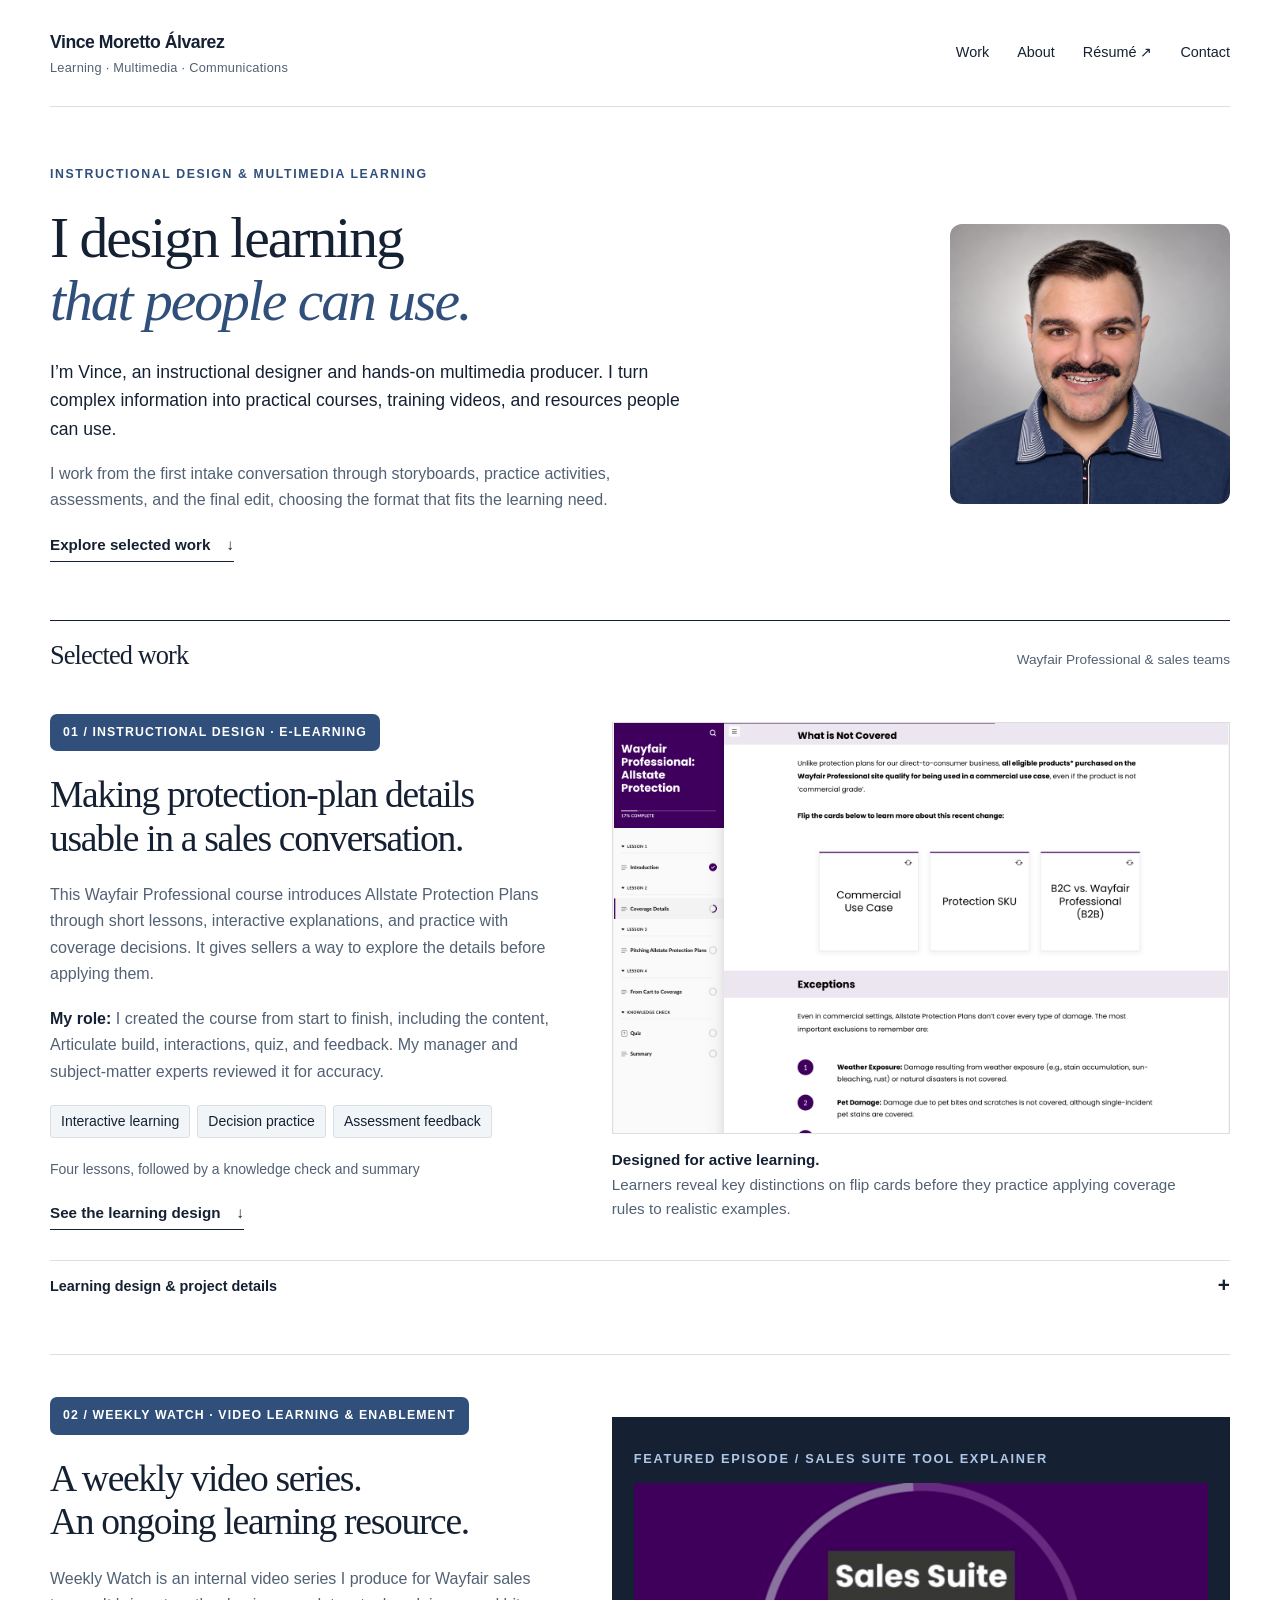
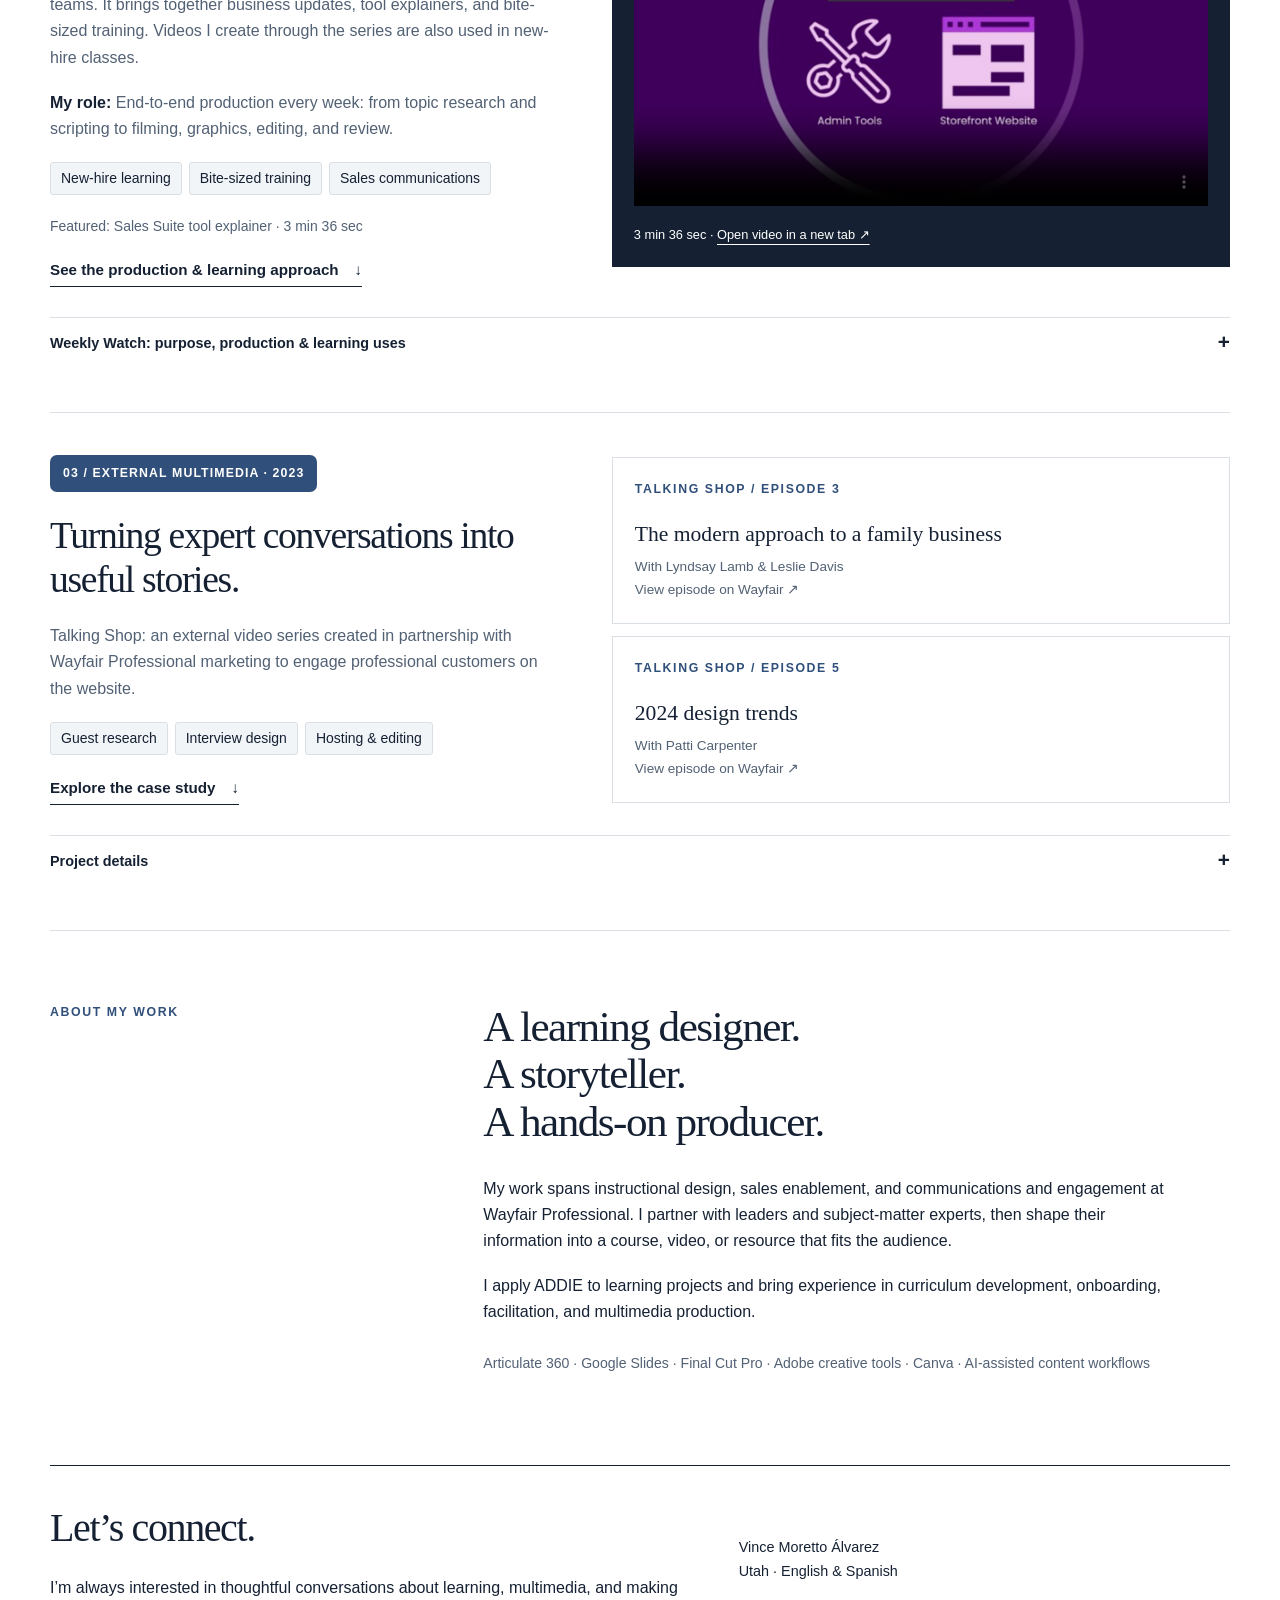
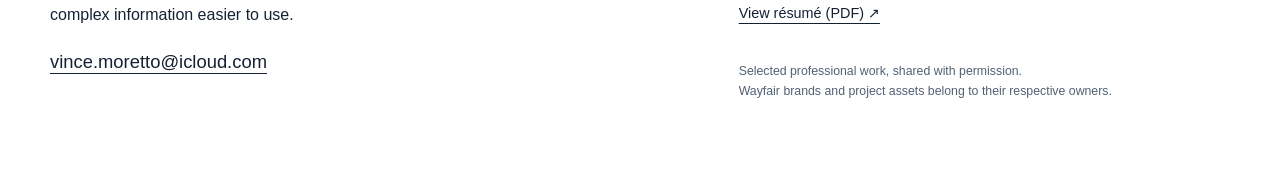
==== index.html @ af1f6928 "Add files via upload" ====
<!doctype html>
<html lang="en">
<head>
<meta charset="utf-8"><meta name="viewport" content="width=device-width,initial-scale=1">
<title>Vince Moretto Álvarez | Learning & Multimedia Portfolio</title>
<meta name="description" content="Selected instructional design, video production, and communications work by Vince Moretto Álvarez. Explore real projects, the process behind them, and Vince’s contributions.">
<link rel="icon" type="image/png" sizes="64x64" href="favicon.png">
<link rel="stylesheet" href="style.css">
</head>
<body>
<a class="skip" href="#work">Skip to selected work</a>
<header class="wrap"><a class="identity" href="#top">Vince Moretto Álvarez<span>Learning · Multimedia · Communications</span></a><nav aria-label="Main navigation"><a href="#work">Work</a><a href="#about">About</a><a href="assets/vince-moretto-alvarez-resume-linked.pdf" target="_blank" rel="noopener">Résumé ↗</a><a href="mailto:vince.moretto@icloud.com">Contact</a></nav></header>
<main id="top">
<section class="hero wrap" aria-labelledby="intro"><div class="hero-main"><p class="eyebrow">Instructional design & multimedia learning</p><h1 id="intro">I design learning<br><em>that people can use.</em></h1><div class="hero-copy"><p>I’m Vince, an instructional designer and hands-on multimedia producer. I turn complex information into practical courses, training videos, and resources people can use.</p><p class="muted">I work from the first intake conversation through storyboards, practice activities, assessments, and the final edit, choosing the format that fits the learning need.</p><a class="text-link" href="#work">Explore selected work <span aria-hidden="true">↓</span></a></div></div><img class="headshot" src="assets/vince-headshot.png" alt="Vince Moretto Álvarez" width="1254" height="1254"></section>
<section id="work" class="wrap work" aria-labelledby="work-title"><div class="section-heading"><h2 id="work-title">Selected work</h2><span>Wayfair Professional & sales teams</span></div>
<article id="learning" class="project">
<div class="project-preview">
<div class="project-copy">
<p class="eyebrow">01 / Instructional design · E-learning</p>
<h3>Making protection-plan details usable in a sales conversation.</h3>
<p>This Wayfair Professional course introduces Allstate Protection Plans through short lessons, interactive explanations, and practice with coverage decisions. It gives sellers a way to explore the details before applying them.</p>
<p class="ownership"><strong>My role:</strong> I created the course from start to finish, including the content, Articulate build, interactions, quiz, and feedback. My manager and subject-matter experts reviewed it for accuracy.</p>
<div class="tags"><span>Interactive learning</span><span>Decision practice</span><span>Assessment feedback</span></div>
<p class="scope">Four lessons, followed by a knowledge check and summary</p>
<a class="text-link case-link" href="#learning-details">See the learning design <span aria-hidden="true">↓</span></a>
</div>
<figure class="featured-learning">
<a class="slide" href="assets/allstate-flip-cards.png" target="_blank" rel="noopener" aria-label="View the protection-plan flip cards screenshot"><img src="assets/allstate-flip-cards.png" alt="Three interactive flip cards introduce commercial use, protection-plan purchase, and B2B differences." width="3104" height="2076"></a>
<figcaption><strong>Designed for active learning.</strong> Learners reveal key distinctions on flip cards before they practice applying coverage rules to realistic examples.</figcaption>
</figure>
</div>
<details id="learning-details" class="case">
<summary>Learning design & project details <span aria-hidden="true">+</span></summary>
<div class="case-body">
<div class="case-lead"><p class="eyebrow">Wayfair Professional: Allstate Protection</p><h4>Explain the coverage.<br>Apply the distinctions.</h4><p>Protection-plan details include eligibility, exclusions, resolutions, and the steps from cart to coverage. This course organizes those details into four lessons, then gives sellers opportunities to explore examples and test what they understand.</p></div>
<div class="case-grid">
<section><h5>From brief to finished course</h5><p>I shaped the source information into a clear lesson sequence, wrote and built the course in Articulate, and designed the interactions and assessment. My manager and subject-matter experts reviewed the work for accuracy.</p></section>
<section><h5>Practice & feedback</h5><p>Flip cards and expandable examples let learners investigate specific rules. A sorting activity asks them to classify coverage situations. A five-question quiz provides answer-specific feedback.</p></section>
</div>
<div class="learning-sequence" aria-labelledby="sequence-title">
<div class="sequence-heading"><p class="eyebrow">Inside the course</p><h4 id="sequence-title">Orient → explore → apply</h4><p>These selected screens show the learning flow. The screenshots are static; select one to see the full capture.</p></div>
<figure class="learning-step">
<figcaption><span class="step-number">01 / Orient</span><h5>Give sellers a clear starting point.</h5><p>The opening introduces the plan and its customer value before moving into policy details. The lesson navigation makes the course structure visible.</p></figcaption>
<a class="slide" href="assets/allstate-introduction.png" target="_blank" rel="noopener" aria-label="View the Allstate course introduction screenshot"><img loading="lazy" src="assets/allstate-introduction.png" alt="Course opening for Wayfair Professional Allstate Protection Plans, with a start button and introductory copy." width="3136" height="2018"></a>
</figure>
<figure class="learning-step">
<figcaption><span class="step-number">02 / Explore</span><h5>Put exceptions where learners can find them.</h5><p>Expandable categories let sellers examine ineligible items without burying the main coverage rules in a long list.</p></figcaption>
<a class="slide" href="assets/allstate-exclusions-accordion.png" target="_blank" rel="noopener" aria-label="View the expanded exclusions list screenshot"><img loading="lazy" src="assets/allstate-exclusions-accordion.png" alt="Expandable categories show examples of items that are not eligible for a protection plan." width="3104" height="2076"></a>
</figure>
<figure class="learning-step">
<figcaption><span class="step-number">03 / Apply</span><h5>Classify a realistic coverage example.</h5><p>In the sorting activity, learners decide whether a situation is covered or not covered. The visible examples distinguish an accidental spill from damage caused by prolonged exposure.</p></figcaption>
<a class="slide" href="assets/allstate-sort-practice.png" target="_blank" rel="noopener" aria-label="View the coverage sorting activity screenshot"><img loading="lazy" src="assets/allstate-sort-practice.png" alt="A draggable example is sorted into covered and not-covered categories in the course." width="3104" height="2076"></a>
</figure>
</div>
<div class="case-grid">
<section><h5>Why the interactions matter</h5><p>The flip cards and expandable lists let learners examine exceptions without turning every screen into a long block of policy text. The sorting task changes the mode from reading to making a coverage decision.</p></section>
<section><h5>Assessment</h5><p>The course ends with a five-question knowledge check. The provided screens show both correct and incorrect responses followed by an explanation, so the feedback reinforces the underlying rule.</p></section>
</div>
</div></details></article>

<article id="video" class="project">
<div class="project-preview">
<div class="project-copy">
<p class="eyebrow">02 / Weekly Watch · Video learning & enablement</p>
<h3>A weekly video series.<br>An ongoing learning resource.</h3>
<p>Weekly Watch is an internal video series I produce for Wayfair sales teams. It brings together business updates, tool explainers, and bite-sized training. Videos I create through the series are also used in new-hire classes.</p>
<p class="ownership"><strong>My role:</strong> End-to-end production every week: from topic research and scripting to filming, graphics, editing, and review.</p>
<div class="tags"><span>New-hire learning</span><span>Bite-sized training</span><span>Sales communications</span></div>
<p class="scope">Featured: Sales Suite tool explainer · 3 min 36 sec</p>
<a class="text-link case-link" href="#video-details">See the production & learning approach <span aria-hidden="true">↓</span></a>
</div>
<div class="video-shell"><p class="eyebrow">Featured episode / Sales Suite tool explainer</p><video class="video-frame" controls playsinline preload="metadata" poster="assets/weekly-watch-2026-poster.jpg" aria-label="Weekly Watch: Sales Suite tool explainer"><source src="assets/weekly-watch-2026-demo.mp4" type="video/mp4">Your browser does not support embedded video. <a href="assets/weekly-watch-2026-demo.mp4">Open the video</a>.</video><p>3 min 36 sec · <a href="assets/weekly-watch-2026-demo.mp4" target="_blank" rel="noopener">Open video in a new tab ↗</a></p></div>
</div>
<details id="video-details" class="case"><summary>Weekly Watch: purpose, production & learning uses <span aria-hidden="true">+</span></summary>
<div class="case-body">
<div class="case-lead"><p class="eyebrow">More than a weekly update</p><h4>One producer, from the brief to the final cut.</h4><p>I handle the research, writing, hosting, filming, graphics, and editing for Weekly Watch. Each week, I translate information from across the business into a video sales teams can understand and use. My team, manager, and subject-matter experts partner with me on approvals and accuracy.</p></div>
<div class="use-cases" aria-label="How Weekly Watch supports sales teams">
<section><h5>Keep teams informed</h5><p>Explain business and tool changes in plain language, with a clear connection to employees’ day-to-day work.</p></section>
<section><h5>Support new-hire classes</h5><p>Videos from the series are used in new-hire classes, extending their use beyond the original weekly release.</p></section>
<section><h5>Meet bite-sized training needs</h5><p>Use short, focused videos to explain a tool, process, or immediate learning need.</p></section>
</div>
<h5 class="workflow-title">What I do each week</h5>
<ol class="production-workflow">
<li><h5>Research & shape the topic</h5><p>I bring ideas to my immediate team or respond to a need from my manager. I collect source material from marketing, tools, or operations teams and identify what the audience needs to understand.</p></li>
<li><h5>Write & plan the visuals</h5><p>I turn complex information or a brief into a straightforward script, choosing where graphics and attention resets will support the explanation. My team, manager, and SMEs or requestors approve the script.</p></li>
<li><h5>Film & create graphics</h5><p>I handle on-camera delivery and filming, and create the visual assets in Adobe tools or Canva. I bring together the spoken explanation and the graphics that support it.</p></li>
<li><h5>Edit & review</h5><p>I assemble the footage and graphics in Final Cut Pro and shape the pacing of the finished video. My team and subject-matter experts review the final cut for accuracy.</p></li>
</ol>
<div class="case-grid">
<section><h5>The featured episode</h5><p>This episode introduces Sales Suite, showing how admin tools and the storefront come together in a seller’s workflow. Interface examples, explanatory graphics, and a rollout overview help make the tool change concrete.</p></section>
<section><h5>Why this sample</h5><p>The episode shows how I turn a tool update into bite-sized training. I pair on-camera explanation with interface examples and custom graphics to show what is changing, why it matters, and what sellers should expect.</p></section>
</div>
<p class="evidence-note">This is an original work sample. Product details, processes, dates, and incentives reflect the episode at the time of production.</p>
<aside class="supporting"><p class="eyebrow">Additional training sample / 2023 · Separate from Weekly Watch</p><h5>New Quote Tools: Share a Quote & View a Quote</h5><p>A complementary example of procedural instruction. I scripted, filmed, edited, and created graphics for this training video, which was shared with all Wayfair sales teams. It demonstrates specific tasks and uses chapters so learners can revisit individual features.</p><a class="text-link" href="https://www.youtube.com/watch?v=RInPn_Rnrm0" target="_blank" rel="noopener">Watch the training explainer · 6 min 37 sec ↗</a><p class="evidence-note">Historical work sample. The interface and processes shown reflect the training at the time of production.</p></aside>
</div></details></article>
<article id="talking-shop" class="project"><div class="project-preview"><div class="project-copy"><p class="eyebrow">03 / External multimedia · 2023</p><h3>Turning expert conversations into useful stories.</h3><p>Talking Shop: an external video series created in partnership with Wayfair Professional marketing to engage professional customers on the website.</p><div class="tags"><span>Guest research</span><span>Interview design</span><span>Hosting & editing</span></div><a class="text-link case-link" href="#talking-details">Explore the case study <span aria-hidden="true">↓</span></a></div><div class="episode-links"><a href="https://www.wayfair.com/sca/professional/ideas-and-advice/pro-stories/talking-shop-episode-3-the-modern-approach-to-a-family-business-with-lyndsay-lamb-leslie-davis-T22011" target="_blank" rel="noopener"><p class="eyebrow">Talking Shop / Episode 3</p><strong>The modern approach to a family business</strong><small>With Lyndsay Lamb & Leslie Davis<br>View episode on Wayfair ↗</small></a><a href="https://www.wayfair.com/sca/professional/ideas-and-advice/pro-stories/talking-shop-episode-5-2024-design-trends-T22238" target="_blank" rel="noopener"><p class="eyebrow">Talking Shop / Episode 5</p><strong>2024 design trends</strong><small>With Patti Carpenter<br>View episode on Wayfair ↗</small></a></div></div><details id="talking-details" class="case"><summary>Project details <span aria-hidden="true">+</span></summary><div class="case-body"><div class="case-lead"><p class="eyebrow">Talking Shop</p><h4>Research before the interview.<br>Purpose behind the edit.</h4><p>Talking Shop was designed to engage Wayfair Professional customers. Episodes surfaced as recommendations when professionals signed in to the website. The series brought industry perspectives into customer-facing content, in partnership with the marketing team.</p></div><div class="case-grid"><section><h5>What I owned</h5><p>I researched the guests, wrote scripts and interview questions, hosted the conversations, edited the videos, and created graphics. My design and furniture expertise, developed on the job, helped me shape relevant questions and understand the subjects being discussed.</p></section><section><h5>How we collaborated</h5><p>I worked with guests’ teams to review and approve scripts and questions. A separate team handled recording and guest coordination. Marketing partnered on the external content; my role combined editorial preparation, on-camera hosting, and post-production.</p></section></div><p class="quote">Good preparation makes room for a more informed conversation.</p><div class="case-grid"><section><h5>Why these samples</h5><p>The family-business episode explores professional experiences through an interview. The design-trends episode shows another subject and guest within the same series. Together, they demonstrate research, expert partnership, and consistent presentation across topics.</p></section><section><h5>What this adds to my learning work</h5><p>Interviewing experts and building training share an important skill: understanding a subject well enough to make it clear for someone else. This series shows that skill in an external, customer-facing setting.</p></section></div><p class="evidence-note">Produced in 2023. The 2024 date in Episode 5 refers to the trends discussed. Original episodes remain hosted on Wayfair’s website.</p></div></details></article>
</section>
<section id="about" class="about wrap"><p class="eyebrow">About my work</p><div><h2>A learning designer.<br>A storyteller.<br>A hands-on producer.</h2><p>My work spans instructional design, sales enablement, and communications and engagement at Wayfair Professional. I partner with leaders and subject-matter experts, then shape their information into a course, video, or resource that fits the audience.</p><p>I apply ADDIE to learning projects and bring experience in curriculum development, onboarding, facilitation, and multimedia production.</p><p class="tools">Articulate 360 · Google Slides · Final Cut Pro · Adobe creative tools · Canva · AI-assisted content workflows</p></div></section>
<footer class="wrap"><div><h2>Let’s connect.</h2><p>I’m always interested in thoughtful conversations about learning, multimedia, and making complex information easier to use.</p><a class="contact-link" href="mailto:vince.moretto@icloud.com">vince.moretto@icloud.com</a></div><div class="footer-meta"><p>Vince Moretto Álvarez<br>Utah · English & Spanish</p><a href="assets/vince-moretto-alvarez-resume-linked.pdf" target="_blank" rel="noopener">View résumé (PDF) ↗</a><p class="muted">Selected professional work, shared with permission.<br>Wayfair brands and project assets belong to their respective owners.</p></div></footer>
</main>
<script src="site.js"></script>
</body></html>
---- style.css ----
:root{--ink:#152133;--muted:#526174;--accent:#304f7a;--rule:#d9dfe5;--soft:#f2f5f8;--white:#fff;font-family:Arial,Helvetica,sans-serif;color:var(--ink);background:var(--white);font-size:16px;line-height:1.65}*{box-sizing:border-box}html{scroll-behavior:smooth;scroll-padding-top:2rem}body{margin:0}a{color:inherit;text-underline-offset:5px}a:hover{color:var(--accent)}a:focus-visible,summary:focus-visible,button:focus-visible{outline:3px solid #304f7a;outline-offset:5px}img{display:block;max-width:100%}.wrap{width:min(1180px,calc(100% - 96px));margin-inline:auto}header{display:flex;justify-content:space-between;align-items:center;gap:2rem;padding-block:28px;border-bottom:1px solid var(--rule)}.identity{font-weight:700;font-size:1.1rem;text-decoration:none;letter-spacing:-.025em}.identity span{display:block;font-size:.8rem;font-weight:400;letter-spacing:.02em;color:var(--muted)}nav{display:flex;gap:28px;font-size:.9rem}nav a{text-decoration:none}.hero{display:grid;grid-template-columns:1.35fr 1fr;gap:70px;padding-block:76px 72px;align-items:center}.eyebrow{font-size:.77rem;line-height:1.5;letter-spacing:.13em;text-transform:uppercase;font-weight:700;color:var(--accent);margin:0 0 22px}h1,h2,h3,h4{font-family:Georgia,'Times New Roman',serif;letter-spacing:-.035em;font-weight:400;line-height:1.1;margin:0}h1{font-size:clamp(2.7rem,4.8vw,4.1rem)}h1 em{color:var(--accent);font-weight:400}p{margin:0 0 1.15rem}.hero-copy>p:first-child{font-size:1.2rem;line-height:1.6}.muted{color:var(--muted)}.text-link{display:inline-flex;align-items:center;gap:1rem;font-weight:700;font-size:.9rem;text-decoration:none;border-bottom:1px solid currentColor;padding-bottom:4px}.section-heading{display:flex;justify-content:space-between;align-items:baseline;gap:20px;border-top:1px solid var(--ink);padding-top:20px}.section-heading h2{font-size:1.65rem}.section-heading>span{font-size:.85rem;color:var(--muted)}.project{padding-block:42px;border-bottom:1px solid var(--rule)}.project-preview{display:grid;grid-template-columns:.9fr 1.1fr;gap:56px;align-items:center}.project-copy h3{font-size:2.35rem;line-height:1.15;margin-bottom:22px}.project-copy>p:not(.eyebrow){color:var(--muted)}.tags{display:flex;flex-wrap:wrap;gap:7px;margin:20px 0}.tags span{font-size:.78rem;padding:4px 10px;background:var(--soft);border:1px solid var(--rule);border-radius:3px}.scope{font-size:.87rem}.slide{display:block;position:relative;aspect-ratio:16/9;overflow:hidden;background:#330950;border:1px solid #ddd}.slide img{position:absolute;width:133.6%;max-width:none;height:auto;left:-32.05%;top:-25.8%}.case{margin-top:30px}.case summary{cursor:pointer;list-style:none;padding:14px 0;border-top:1px solid var(--rule);display:flex;justify-content:space-between;font-size:.9rem;font-weight:700}.case summary::-webkit-details-marker{display:none}.case summary>span{font-size:1.3rem;line-height:1}.case[open] summary>span{transform:rotate(45deg)}.case-body{padding:38px 0 4px}.case-lead{max-width:800px;margin-bottom:36px}.case-lead h4{font-size:2.3rem;max-width:660px;margin:0 0 20px}.case-lead>p:last-child{font-size:1.12rem}.case-grid{display:grid;grid-template-columns:1fr 1fr;gap:42px;margin:24px 0}h5{font-size:1rem;line-height:1.4;margin:0 0 12px}.case-grid p,.process p,figcaption{color:var(--muted)}.process{display:grid;grid-template-columns:repeat(3,1fr);border-top:1px solid var(--rule);border-bottom:1px solid var(--rule);gap:28px;padding:25px 0;margin:36px 0}.process strong{font-size:.9rem}.process p{font-size:.92rem;margin:8px 0 0}.gallery{display:grid;grid-template-columns:repeat(3,1fr);gap:20px}.gallery-title{margin-bottom:20px}figure{margin:0}figcaption{font-size:.88rem;margin-top:14px;line-height:1.6}figcaption strong{display:block;color:var(--ink)}.evidence-note{font-size:.82rem;color:var(--muted);border-left:2px solid var(--rule);padding-left:16px;margin-top:26px;max-width:820px}.about{display:grid;grid-template-columns:1fr 2fr;gap:60px;padding-block:72px}.about h2{font-size:2.7rem;margin-bottom:30px}.about>div>p{max-width:700px}.tools{font-size:.88rem;color:var(--muted);margin-top:26px}footer{display:grid;grid-template-columns:1.3fr 1fr;gap:50px;border-top:1px solid var(--ink);padding-block:40px 55px}footer h2{font-size:2.5rem;margin-bottom:25px}.contact-link{font-size:1.15rem}.footer-meta{font-size:.9rem;padding-top:30px}.footer-meta>.muted{font-size:.77rem;margin-top:35px}.skip{position:absolute;left:20px;top:-100px;background:var(--ink);color:white;padding:12px;z-index:10}.skip:focus{top:10px}.video-frame{aspect-ratio:16/9;background:var(--ink);width:100%;border:0}.video-shell{padding:22px;background:var(--ink);color:white}.video-shell .eyebrow{color:#afc7e6;margin-bottom:14px}.video-shell p{margin:10px 0 0;font-size:.8rem}.video-shell a{color:white}.supporting{background:var(--soft);padding:28px;margin-top:30px}.supporting p{max-width:800px}.episode-links{display:grid;gap:12px}.episode-links a{display:block;text-decoration:none;padding:22px;border:1px solid var(--rule);background:white}.episode-links strong{font-family:Georgia,serif;font-weight:400;font-size:1.35rem;line-height:1.3;display:block}.episode-links small{display:block;font-size:.85rem;color:var(--muted);margin-top:8px}.episode-links a:hover{border-color:var(--accent)}.quote{font-family:Georgia,serif;font-size:1.7rem;line-height:1.4;border-left:3px solid var(--accent);padding:5px 0 5px 24px;margin:25px 0;max-width:800px}@media(max-width:850px){.wrap{width:calc(100% - 48px)}header{align-items:flex-start;flex-direction:column;gap:15px}nav{gap:24px}.hero{gap:32px;padding-block:45px;grid-template-columns:1fr}.hero-copy{max-width:620px}.project-preview{grid-template-columns:1fr;gap:28px}.project-copy{max-width:650px}.project-copy h3{font-size:2.1rem}.gallery{grid-template-columns:1fr 1fr}.gallery figure:last-child{grid-column:1/-1;max-width:550px}.about{gap:25px;grid-template-columns:1fr;padding-block:45px}.section-heading>span{max-width:180px;text-align:right}.case-grid{gap:25px}.process{gap:20px}footer{gap:30px}.contact-link{overflow-wrap:anywhere}}@media(max-width:520px){.wrap{width:calc(100% - 36px)}h1{font-size:2.7rem}.hero{padding-block:38px;gap:26px}.eyebrow{font-size:.75rem}.section-heading{align-items:flex-start}.section-heading>span{font-size:.75rem;max-width:140px}.project{padding-block:30px}.project-preview{gap:25px}.project-copy h3{font-size:2rem}.case-lead h4{font-size:2rem}.case-grid,.process,.gallery,footer{grid-template-columns:1fr}.gallery{gap:28px}.gallery figure:last-child{grid-column:auto}.process{gap:22px}.case-body{padding-top:25px}.about h2{font-size:2.3rem}.footer-meta{padding-top:0}.video-shell{padding:14px}}@media(prefers-reduced-motion:reduce){html{scroll-behavior:auto}}
.ownership{font-size:1rem;line-height:1.65}.ownership strong{color:var(--ink)}.featured-learning figcaption{font-size:.95rem;max-width:600px}.learning-sequence{margin:40px 0;border-top:1px solid var(--rule)}.sequence-heading{padding-top:32px;max-width:800px}.sequence-heading h4{font-size:2rem;margin-bottom:18px}.sequence-heading>p:last-child{color:var(--muted);font-size:.95rem}.learning-step{display:grid;grid-template-columns:.72fr 1.28fr;gap:36px;align-items:center;padding:32px 0;border-bottom:1px solid var(--rule)}.learning-step figcaption{margin:0;font-size:1rem}.learning-step h5{font-size:1.2rem;color:var(--ink);margin:10px 0 16px}.learning-step figcaption p{margin-bottom:0}.step-number{font-size:.88rem;color:var(--accent);font-weight:700}.use-cases{display:grid;grid-template-columns:repeat(3,1fr);gap:28px;padding:28px;background:var(--soft);margin:30px 0 38px}.use-cases p{color:var(--muted);margin:0;font-size:1rem}.workflow-title{margin-top:34px}.production-workflow{list-style:none;counter-reset:production;display:grid;grid-template-columns:1fr 1fr;gap:28px 42px;margin:20px 0 38px;padding:0}.production-workflow li{counter-increment:production;border-top:1px solid var(--rule);padding-top:20px}.production-workflow li::before{content:'0' counter(production);display:block;font-size:.9rem;font-weight:700;color:var(--accent);margin-bottom:10px}.production-workflow p{color:var(--muted);margin:0}.text-link{font-size:.95rem}.tags span,.scope{font-size:.875rem}@media(max-width:850px){.learning-step{grid-template-columns:1fr;gap:20px}.learning-step figcaption{max-width:680px}.use-cases{grid-template-columns:1fr;gap:24px}.featured-learning{max-width:720px}}@media(max-width:520px){.production-workflow{grid-template-columns:1fr}.use-cases{padding:22px}.sequence-heading h4{font-size:1.75rem}.learning-step{padding-block:26px}.tags span{font-size:.875rem}}

.hero{grid-template-columns:minmax(0,1.6fr) minmax(220px,.8fr);gap:64px;padding-block:58px}.hero-main h1{font-size:clamp(2.6rem,4.5vw,3.8rem)}.hero-copy{margin-top:26px;max-width:650px}.headshot{width:100%;max-width:340px;aspect-ratio:1;object-fit:cover;border-radius:12px;justify-self:end}.hero-copy>p:first-child{font-size:1.1rem}@media(max-width:850px){.hero{grid-template-columns:1fr;gap:28px;padding-block:40px}.headshot{grid-row:1;justify-self:start;width:150px}.hero-main h1{font-size:clamp(2.4rem,7vw,3.4rem)}}
.hero>.headshot{width:100%;height:auto;max-width:280px;aspect-ratio:1/1;object-fit:contain;align-self:center}@media(max-width:850px){.hero>.headshot{width:150px;height:auto}}
.project-copy>.eyebrow{display:inline-block;background:var(--accent);color:#fff;padding:9px 13px;border-radius:7px;letter-spacing:.09em;line-height:1.6;max-width:100%}
.featured-learning .slide,.learning-step .slide{aspect-ratio:3/2;background:#f5f5f7}
.featured-learning .slide img,.learning-step .slide img{position:static;width:100%;height:100%;object-fit:contain;max-width:100%}
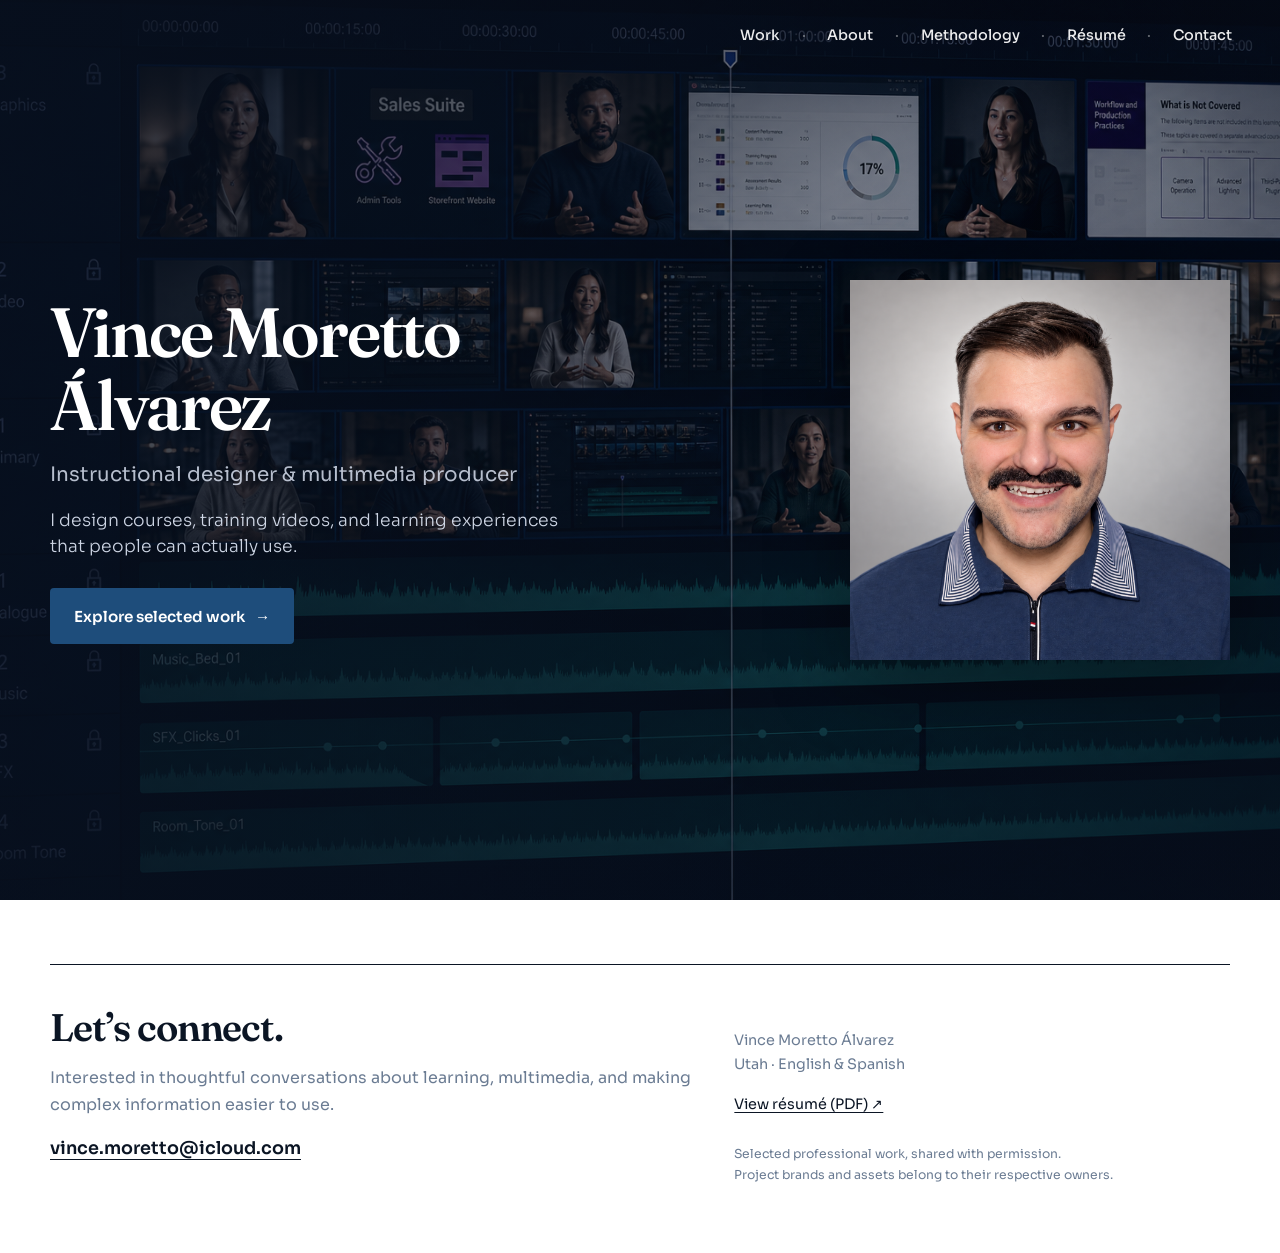
==== commit 26803b66: "Redesign: landing hero, About timeline, Work and Methodology pages" ====
--- a/index.html
+++ b/index.html
@@ -1,102 +1,62 @@
 <!doctype html>
 <html lang="en">
 <head>
-<meta charset="utf-8"><meta name="viewport" content="width=device-width,initial-scale=1">
-<title>Vince Moretto Álvarez | Learning & Multimedia Portfolio</title>
-<meta name="description" content="Selected instructional design, video production, and communications work by Vince Moretto Álvarez. Explore real projects, the process behind them, and Vince’s contributions.">
+<meta charset="utf-8">
+<meta name="viewport" content="width=device-width,initial-scale=1">
+<title>Vince Moretto Álvarez | Instructional Designer & Multimedia Producer</title>
+<meta name="description" content="Vince Moretto Álvarez designs courses, training videos, and learning experiences that people can actually use.">
+<link rel="preconnect" href="https://fonts.googleapis.com">
+<link rel="preconnect" href="https://fonts.gstatic.com" crossorigin>
+<link href="https://fonts.googleapis.com/css2?family=Fraunces:opsz,wght@9..144,500;9..144,600;9..144,700&family=Sora:wght@300;400;500;600;700&display=swap" rel="stylesheet">
 <link rel="icon" type="image/png" sizes="64x64" href="favicon.png">
-<link rel="stylesheet" href="style.css">
+<link rel="stylesheet" href="css/site.css">
 </head>
 <body>
-<a class="skip" href="#work">Skip to selected work</a>
-<header class="wrap"><a class="identity" href="#top">Vince Moretto Álvarez<span>Learning · Multimedia · Communications</span></a><nav aria-label="Main navigation"><a href="#work">Work</a><a href="#about">About</a><a href="assets/vince-moretto-alvarez-resume-linked.pdf" target="_blank" rel="noopener">Résumé ↗</a><a href="mailto:vince.moretto@icloud.com">Contact</a></nav></header>
-<main id="top">
-<section class="hero wrap" aria-labelledby="intro"><div class="hero-main"><p class="eyebrow">Instructional design & multimedia learning</p><h1 id="intro">I design learning<br><em>that people can use.</em></h1><div class="hero-copy"><p>I’m Vince, an instructional designer and hands-on multimedia producer. I turn complex information into practical courses, training videos, and resources people can use.</p><p class="muted">I work from the first intake conversation through storyboards, practice activities, assessments, and the final edit, choosing the format that fits the learning need.</p><a class="text-link" href="#work">Explore selected work <span aria-hidden="true">↓</span></a></div></div><img class="headshot" src="assets/vince-headshot.png" alt="Vince Moretto Álvarez" width="1254" height="1254"></section>
-<section id="work" class="wrap work" aria-labelledby="work-title"><div class="section-heading"><h2 id="work-title">Selected work</h2><span>Wayfair Professional & sales teams</span></div>
-<article id="learning" class="project">
-<div class="project-preview">
-<div class="project-copy">
-<p class="eyebrow">01 / Instructional design · E-learning</p>
-<h3>Making protection-plan details usable in a sales conversation.</h3>
-<p>This Wayfair Professional course introduces Allstate Protection Plans through short lessons, interactive explanations, and practice with coverage decisions. It gives sellers a way to explore the details before applying them.</p>
-<p class="ownership"><strong>My role:</strong> I created the course from start to finish, including the content, Articulate build, interactions, quiz, and feedback. My manager and subject-matter experts reviewed it for accuracy.</p>
-<div class="tags"><span>Interactive learning</span><span>Decision practice</span><span>Assessment feedback</span></div>
-<p class="scope">Four lessons, followed by a knowledge check and summary</p>
-<a class="text-link case-link" href="#learning-details">See the learning design <span aria-hidden="true">↓</span></a>
-</div>
-<figure class="featured-learning">
-<a class="slide" href="assets/allstate-flip-cards.png" target="_blank" rel="noopener" aria-label="View the protection-plan flip cards screenshot"><img src="assets/allstate-flip-cards.png" alt="Three interactive flip cards introduce commercial use, protection-plan purchase, and B2B differences." width="3104" height="2076"></a>
-<figcaption><strong>Designed for active learning.</strong> Learners reveal key distinctions on flip cards before they practice applying coverage rules to realistic examples.</figcaption>
-</figure>
-</div>
-<details id="learning-details" class="case">
-<summary>Learning design & project details <span aria-hidden="true">+</span></summary>
-<div class="case-body">
-<div class="case-lead"><p class="eyebrow">Wayfair Professional: Allstate Protection</p><h4>Explain the coverage.<br>Apply the distinctions.</h4><p>Protection-plan details include eligibility, exclusions, resolutions, and the steps from cart to coverage. This course organizes those details into four lessons, then gives sellers opportunities to explore examples and test what they understand.</p></div>
-<div class="case-grid">
-<section><h5>From brief to finished course</h5><p>I shaped the source information into a clear lesson sequence, wrote and built the course in Articulate, and designed the interactions and assessment. My manager and subject-matter experts reviewed the work for accuracy.</p></section>
-<section><h5>Practice & feedback</h5><p>Flip cards and expandable examples let learners investigate specific rules. A sorting activity asks them to classify coverage situations. A five-question quiz provides answer-specific feedback.</p></section>
-</div>
-<div class="learning-sequence" aria-labelledby="sequence-title">
-<div class="sequence-heading"><p class="eyebrow">Inside the course</p><h4 id="sequence-title">Orient → explore → apply</h4><p>These selected screens show the learning flow. The screenshots are static; select one to see the full capture.</p></div>
-<figure class="learning-step">
-<figcaption><span class="step-number">01 / Orient</span><h5>Give sellers a clear starting point.</h5><p>The opening introduces the plan and its customer value before moving into policy details. The lesson navigation makes the course structure visible.</p></figcaption>
-<a class="slide" href="assets/allstate-introduction.png" target="_blank" rel="noopener" aria-label="View the Allstate course introduction screenshot"><img loading="lazy" src="assets/allstate-introduction.png" alt="Course opening for Wayfair Professional Allstate Protection Plans, with a start button and introductory copy." width="3136" height="2018"></a>
-</figure>
-<figure class="learning-step">
-<figcaption><span class="step-number">02 / Explore</span><h5>Put exceptions where learners can find them.</h5><p>Expandable categories let sellers examine ineligible items without burying the main coverage rules in a long list.</p></figcaption>
-<a class="slide" href="assets/allstate-exclusions-accordion.png" target="_blank" rel="noopener" aria-label="View the expanded exclusions list screenshot"><img loading="lazy" src="assets/allstate-exclusions-accordion.png" alt="Expandable categories show examples of items that are not eligible for a protection plan." width="3104" height="2076"></a>
-</figure>
-<figure class="learning-step">
-<figcaption><span class="step-number">03 / Apply</span><h5>Classify a realistic coverage example.</h5><p>In the sorting activity, learners decide whether a situation is covered or not covered. The visible examples distinguish an accidental spill from damage caused by prolonged exposure.</p></figcaption>
-<a class="slide" href="assets/allstate-sort-practice.png" target="_blank" rel="noopener" aria-label="View the coverage sorting activity screenshot"><img loading="lazy" src="assets/allstate-sort-practice.png" alt="A draggable example is sorted into covered and not-covered categories in the course." width="3104" height="2076"></a>
-</figure>
-</div>
-<div class="case-grid">
-<section><h5>Why the interactions matter</h5><p>The flip cards and expandable lists let learners examine exceptions without turning every screen into a long block of policy text. The sorting task changes the mode from reading to making a coverage decision.</p></section>
-<section><h5>Assessment</h5><p>The course ends with a five-question knowledge check. The provided screens show both correct and incorrect responses followed by an explanation, so the feedback reinforces the underlying rule.</p></section>
-</div>
-</div></details></article>
+<a class="skip" href="#main">Skip to content</a>
 
-<article id="video" class="project">
-<div class="project-preview">
-<div class="project-copy">
-<p class="eyebrow">02 / Weekly Watch · Video learning & enablement</p>
-<h3>A weekly video series.<br>An ongoing learning resource.</h3>
-<p>Weekly Watch is an internal video series I produce for Wayfair sales teams. It brings together business updates, tool explainers, and bite-sized training. Videos I create through the series are also used in new-hire classes.</p>
-<p class="ownership"><strong>My role:</strong> End-to-end production every week: from topic research and scripting to filming, graphics, editing, and review.</p>
-<div class="tags"><span>New-hire learning</span><span>Bite-sized training</span><span>Sales communications</span></div>
-<p class="scope">Featured: Sales Suite tool explainer · 3 min 36 sec</p>
-<a class="text-link case-link" href="#video-details">See the production & learning approach <span aria-hidden="true">↓</span></a>
-</div>
-<div class="video-shell"><p class="eyebrow">Featured episode / Sales Suite tool explainer</p><video class="video-frame" controls playsinline preload="metadata" poster="assets/weekly-watch-2026-poster.jpg" aria-label="Weekly Watch: Sales Suite tool explainer"><source src="assets/weekly-watch-2026-demo.mp4" type="video/mp4">Your browser does not support embedded video. <a href="assets/weekly-watch-2026-demo.mp4">Open the video</a>.</video><p>3 min 36 sec · <a href="assets/weekly-watch-2026-demo.mp4" target="_blank" rel="noopener">Open video in a new tab ↗</a></p></div>
-</div>
-<details id="video-details" class="case"><summary>Weekly Watch: purpose, production & learning uses <span aria-hidden="true">+</span></summary>
-<div class="case-body">
-<div class="case-lead"><p class="eyebrow">More than a weekly update</p><h4>One producer, from the brief to the final cut.</h4><p>I handle the research, writing, hosting, filming, graphics, and editing for Weekly Watch. Each week, I translate information from across the business into a video sales teams can understand and use. My team, manager, and subject-matter experts partner with me on approvals and accuracy.</p></div>
-<div class="use-cases" aria-label="How Weekly Watch supports sales teams">
-<section><h5>Keep teams informed</h5><p>Explain business and tool changes in plain language, with a clear connection to employees’ day-to-day work.</p></section>
-<section><h5>Support new-hire classes</h5><p>Videos from the series are used in new-hire classes, extending their use beyond the original weekly release.</p></section>
-<section><h5>Meet bite-sized training needs</h5><p>Use short, focused videos to explain a tool, process, or immediate learning need.</p></section>
-</div>
-<h5 class="workflow-title">What I do each week</h5>
-<ol class="production-workflow">
-<li><h5>Research & shape the topic</h5><p>I bring ideas to my immediate team or respond to a need from my manager. I collect source material from marketing, tools, or operations teams and identify what the audience needs to understand.</p></li>
-<li><h5>Write & plan the visuals</h5><p>I turn complex information or a brief into a straightforward script, choosing where graphics and attention resets will support the explanation. My team, manager, and SMEs or requestors approve the script.</p></li>
-<li><h5>Film & create graphics</h5><p>I handle on-camera delivery and filming, and create the visual assets in Adobe tools or Canva. I bring together the spoken explanation and the graphics that support it.</p></li>
-<li><h5>Edit & review</h5><p>I assemble the footage and graphics in Final Cut Pro and shape the pacing of the finished video. My team and subject-matter experts review the final cut for accuracy.</p></li>
-</ol>
-<div class="case-grid">
-<section><h5>The featured episode</h5><p>This episode introduces Sales Suite, showing how admin tools and the storefront come together in a seller’s workflow. Interface examples, explanatory graphics, and a rollout overview help make the tool change concrete.</p></section>
-<section><h5>Why this sample</h5><p>The episode shows how I turn a tool update into bite-sized training. I pair on-camera explanation with interface examples and custom graphics to show what is changing, why it matters, and what sellers should expect.</p></section>
-</div>
-<p class="evidence-note">This is an original work sample. Product details, processes, dates, and incentives reflect the episode at the time of production.</p>
-<aside class="supporting"><p class="eyebrow">Additional training sample / 2023 · Separate from Weekly Watch</p><h5>New Quote Tools: Share a Quote & View a Quote</h5><p>A complementary example of procedural instruction. I scripted, filmed, edited, and created graphics for this training video, which was shared with all Wayfair sales teams. It demonstrates specific tasks and uses chapters so learners can revisit individual features.</p><a class="text-link" href="https://www.youtube.com/watch?v=RInPn_Rnrm0" target="_blank" rel="noopener">Watch the training explainer · 6 min 37 sec ↗</a><p class="evidence-note">Historical work sample. The interface and processes shown reflect the training at the time of production.</p></aside>
-</div></details></article>
-<article id="talking-shop" class="project"><div class="project-preview"><div class="project-copy"><p class="eyebrow">03 / External multimedia · 2023</p><h3>Turning expert conversations into useful stories.</h3><p>Talking Shop: an external video series created in partnership with Wayfair Professional marketing to engage professional customers on the website.</p><div class="tags"><span>Guest research</span><span>Interview design</span><span>Hosting & editing</span></div><a class="text-link case-link" href="#talking-details">Explore the case study <span aria-hidden="true">↓</span></a></div><div class="episode-links"><a href="https://www.wayfair.com/sca/professional/ideas-and-advice/pro-stories/talking-shop-episode-3-the-modern-approach-to-a-family-business-with-lyndsay-lamb-leslie-davis-T22011" target="_blank" rel="noopener"><p class="eyebrow">Talking Shop / Episode 3</p><strong>The modern approach to a family business</strong><small>With Lyndsay Lamb & Leslie Davis<br>View episode on Wayfair ↗</small></a><a href="https://www.wayfair.com/sca/professional/ideas-and-advice/pro-stories/talking-shop-episode-5-2024-design-trends-T22238" target="_blank" rel="noopener"><p class="eyebrow">Talking Shop / Episode 5</p><strong>2024 design trends</strong><small>With Patti Carpenter<br>View episode on Wayfair ↗</small></a></div></div><details id="talking-details" class="case"><summary>Project details <span aria-hidden="true">+</span></summary><div class="case-body"><div class="case-lead"><p class="eyebrow">Talking Shop</p><h4>Research before the interview.<br>Purpose behind the edit.</h4><p>Talking Shop was designed to engage Wayfair Professional customers. Episodes surfaced as recommendations when professionals signed in to the website. The series brought industry perspectives into customer-facing content, in partnership with the marketing team.</p></div><div class="case-grid"><section><h5>What I owned</h5><p>I researched the guests, wrote scripts and interview questions, hosted the conversations, edited the videos, and created graphics. My design and furniture expertise, developed on the job, helped me shape relevant questions and understand the subjects being discussed.</p></section><section><h5>How we collaborated</h5><p>I worked with guests’ teams to review and approve scripts and questions. A separate team handled recording and guest coordination. Marketing partnered on the external content; my role combined editorial preparation, on-camera hosting, and post-production.</p></section></div><p class="quote">Good preparation makes room for a more informed conversation.</p><div class="case-grid"><section><h5>Why these samples</h5><p>The family-business episode explores professional experiences through an interview. The design-trends episode shows another subject and guest within the same series. Together, they demonstrate research, expert partnership, and consistent presentation across topics.</p></section><section><h5>What this adds to my learning work</h5><p>Interviewing experts and building training share an important skill: understanding a subject well enough to make it clear for someone else. This series shows that skill in an external, customer-facing setting.</p></section></div><p class="evidence-note">Produced in 2023. The 2024 date in Episode 5 refers to the trends discussed. Original episodes remain hosted on Wayfair’s website.</p></div></details></article>
+<section class="landing-hero" aria-label="Introduction">
+  <div class="hero-atmosphere" aria-hidden="true">
+    <img src="assets/fcp-timeline-bg.png" alt="" width="1536" height="1024" decoding="async">
+  </div>
+
+  <header class="hero-header">
+    <nav class="nav" aria-label="Main navigation">
+      <a href="work.html">Work</a><span class="nav-sep" aria-hidden="true">·</span>
+      <a href="about.html">About</a><span class="nav-sep" aria-hidden="true">·</span>
+      <a href="methodology.html">Methodology</a><span class="nav-sep" aria-hidden="true">·</span>
+      <a href="assets/vince-moretto-alvarez-resume-linked.pdf" target="_blank" rel="noopener">Résumé</a><span class="nav-sep" aria-hidden="true">·</span>
+      <a href="mailto:vince.moretto@icloud.com">Contact</a>
+    </nav>
+  </header>
+
+  <div class="hero-stage" id="main">
+    <div class="hero-copy">
+      <h1 class="hero-name">Vince Moretto Álvarez</h1>
+      <p class="hero-role">Instructional designer &amp; multimedia producer</p>
+      <p class="hero-purpose">I design courses, training videos, and learning experiences that people can actually use.</p>
+      <div class="cta-group">
+        <a class="cta" href="work.html">Explore selected work <span class="arrow" aria-hidden="true">→</span></a>
+      </div>
+    </div>
+    <div class="hero-portrait">
+      <img src="assets/vince-headshot.png" alt="Vince Moretto Álvarez" width="1254" height="1254" fetchpriority="high">
+    </div>
+  </div>
 </section>
-<section id="about" class="about wrap"><p class="eyebrow">About my work</p><div><h2>A learning designer.<br>A storyteller.<br>A hands-on producer.</h2><p>My work spans instructional design, sales enablement, and communications and engagement at Wayfair Professional. I partner with leaders and subject-matter experts, then shape their information into a course, video, or resource that fits the audience.</p><p>I apply ADDIE to learning projects and bring experience in curriculum development, onboarding, facilitation, and multimedia production.</p><p class="tools">Articulate 360 · Google Slides · Final Cut Pro · Adobe creative tools · Canva · AI-assisted content workflows</p></div></section>
-<footer class="wrap"><div><h2>Let’s connect.</h2><p>I’m always interested in thoughtful conversations about learning, multimedia, and making complex information easier to use.</p><a class="contact-link" href="mailto:vince.moretto@icloud.com">vince.moretto@icloud.com</a></div><div class="footer-meta"><p>Vince Moretto Álvarez<br>Utah · English & Spanish</p><a href="assets/vince-moretto-alvarez-resume-linked.pdf" target="_blank" rel="noopener">View résumé (PDF) ↗</a><p class="muted">Selected professional work, shared with permission.<br>Wayfair brands and project assets belong to their respective owners.</p></div></footer>
-</main>
-<script src="site.js"></script>
-</body></html>
+
+<footer class="site-footer wrap landing-foot">
+  <div>
+    <h2>Let’s connect.</h2>
+    <p>Interested in thoughtful conversations about learning, multimedia, and making complex information easier to use.</p>
+    <a class="contact-link" href="mailto:vince.moretto@icloud.com">vince.moretto@icloud.com</a>
+  </div>
+  <div class="footer-meta">
+    <p>Vince Moretto Álvarez<br>Utah · English &amp; Spanish</p>
+    <a href="assets/vince-moretto-alvarez-resume-linked.pdf" target="_blank" rel="noopener">View résumé (PDF) ↗</a>
+    <p class="muted">Selected professional work, shared with permission.<br>Project brands and assets belong to their respective owners.</p>
+  </div>
+</footer>
+
+<script src="js/site.js"></script>
+</body>
+</html>
--- a/css/site.css
+++ b/css/site.css
@@ -0,0 +1,1180 @@
+/* Vince Moretto Álvarez — portfolio redesign */
+@import url("https://fonts.googleapis.com/css2?family=Fraunces:opsz,wght@9..144,500;9..144,600;9..144,700&family=Sora:wght@300;400;500;600;700&display=swap");
+
+:root {
+  --ink: #0b1524;
+  --ink-soft: #15233a;
+  --muted: #6b7c93;
+  --muted-on-dark: rgba(232, 240, 255, 0.78);
+  --line: #d7e0eb;
+  --line-soft: #e8eef5;
+  --soft: #f3f6fa;
+  --white: #ffffff;
+  --blue-deep: #0a1628;
+  --blue-mid: #1a3a5c;
+  --blue-accent: #2f6fad;
+  --blue-cta: #1e4d7b;
+  --teal: #2a9a9a;
+  --focus: #3d7ab8;
+  --radius: 4px;
+  --font-display: "Fraunces", "Iowan Old Style", "Palatino Linotype", serif;
+  --font-body: "Sora", "Segoe UI", sans-serif;
+  --max: 1180px;
+  --pad: clamp(1.25rem, 4vw, 3rem);
+  color: var(--ink);
+  background: var(--white);
+  font-family: var(--font-body);
+  font-size: 16px;
+  line-height: 1.65;
+}
+
+*,
+*::before,
+*::after {
+  box-sizing: border-box;
+}
+
+html {
+  scroll-behavior: smooth;
+  scroll-padding-top: 5rem;
+}
+
+body {
+  margin: 0;
+  min-height: 100%;
+}
+
+img,
+video {
+  display: block;
+  max-width: 100%;
+}
+
+a {
+  color: inherit;
+  text-underline-offset: 0.2em;
+}
+
+a:hover {
+  color: var(--blue-accent);
+}
+
+a:focus-visible,
+button:focus-visible,
+summary:focus-visible,
+.timeline-stop:focus-visible {
+  outline: 3px solid var(--focus);
+  outline-offset: 4px;
+}
+
+.skip {
+  position: absolute;
+  left: 1rem;
+  top: -100px;
+  z-index: 100;
+  background: var(--ink);
+  color: var(--white);
+  padding: 0.75rem 1rem;
+  text-decoration: none;
+}
+
+.skip:focus {
+  top: 0.75rem;
+}
+
+.wrap {
+  width: min(var(--max), calc(100% - 2 * var(--pad)));
+  margin-inline: auto;
+}
+
+/* ——— Site header (inner pages) ——— */
+.site-header {
+  display: flex;
+  justify-content: space-between;
+  align-items: center;
+  gap: 1.5rem;
+  padding: 1.35rem 0;
+  border-bottom: 1px solid var(--line);
+  background: var(--white);
+  position: sticky;
+  top: 0;
+  z-index: 40;
+}
+
+.site-header .wrap {
+  display: flex;
+  justify-content: space-between;
+  align-items: center;
+  gap: 1.5rem;
+  width: min(var(--max), calc(100% - 2 * var(--pad)));
+}
+
+.brand-mark {
+  font-family: var(--font-display);
+  font-weight: 600;
+  font-size: 1.15rem;
+  letter-spacing: -0.02em;
+  text-decoration: none;
+  color: var(--ink);
+}
+
+.brand-mark:hover {
+  color: var(--blue-cta);
+}
+
+.nav {
+  display: flex;
+  flex-wrap: wrap;
+  gap: 0.35rem 1.35rem;
+  font-size: 0.9rem;
+  font-weight: 500;
+}
+
+.nav a {
+  text-decoration: none;
+  color: var(--ink-soft);
+}
+
+.nav a[aria-current="page"] {
+  color: var(--blue-cta);
+}
+
+.nav a:hover {
+  color: var(--blue-accent);
+}
+
+/* Hero nav (over dark) */
+.hero-header {
+  position: absolute;
+  inset: 0 0 auto 0;
+  z-index: 5;
+  display: flex;
+  justify-content: flex-end;
+  padding: 1.5rem var(--pad) 0;
+}
+
+.hero-header .nav a {
+  color: rgba(255, 255, 255, 0.92);
+}
+
+.hero-header .nav a:hover,
+.hero-header .nav a[aria-current="page"] {
+  color: #fff;
+}
+
+.hero-header .nav-sep {
+  color: rgba(255, 255, 255, 0.35);
+  user-select: none;
+  pointer-events: none;
+}
+
+/* ——— Landing hero ——— */
+.landing-hero {
+  position: relative;
+  min-height: 100vh;
+  min-height: 100dvh;
+  display: grid;
+  align-items: center;
+  overflow: hidden;
+  color: var(--white);
+  background: var(--blue-deep);
+}
+
+.hero-atmosphere {
+  position: absolute;
+  inset: 0;
+  z-index: 0;
+  opacity: 0;
+  animation: hero-fade-in 1.4s ease-out 0.1s forwards;
+}
+
+.hero-atmosphere img {
+  width: 100%;
+  height: 100%;
+  object-fit: cover;
+  object-position: center 35%;
+  filter: saturate(1.05) contrast(1.02);
+}
+
+.hero-atmosphere::after {
+  content: "";
+  position: absolute;
+  inset: 0;
+  background:
+    linear-gradient(105deg, rgba(8, 16, 30, 0.82) 0%, rgba(8, 16, 30, 0.55) 42%, rgba(8, 16, 30, 0.28) 68%, rgba(8, 16, 30, 0.45) 100%),
+    linear-gradient(180deg, rgba(8, 16, 30, 0.35) 0%, transparent 28%, rgba(8, 16, 30, 0.55) 100%);
+}
+
+.hero-stage {
+  position: relative;
+  z-index: 2;
+  width: min(var(--max), calc(100% - 2 * var(--pad)));
+  margin: 0 auto;
+  display: grid;
+  grid-template-columns: minmax(0, 1.15fr) minmax(240px, 0.85fr);
+  gap: clamp(1.5rem, 4vw, 3.5rem);
+  align-items: center;
+  min-height: 100vh;
+  min-height: 100dvh;
+  padding: 5.5rem 0 3rem;
+}
+
+.hero-copy {
+  padding-bottom: 0;
+  max-width: 36rem;
+}
+
+.hero-name {
+  font-family: var(--font-display);
+  font-weight: 600;
+  font-size: clamp(2.6rem, 5.6vw, 4.35rem);
+  line-height: 1.05;
+  letter-spacing: -0.03em;
+  margin: 0 0 1rem;
+  opacity: 0;
+  transform: translateY(1.25rem);
+  animation: text-rise 0.9s cubic-bezier(0.22, 1, 0.36, 1) 0.35s forwards;
+}
+
+.hero-role {
+  margin: 0 0 1rem;
+  font-size: clamp(1.05rem, 1.6vw, 1.25rem);
+  font-weight: 400;
+  color: var(--muted-on-dark);
+  opacity: 0;
+  transform: translateY(1.1rem);
+  animation: text-rise 0.9s cubic-bezier(0.22, 1, 0.36, 1) 0.5s forwards;
+}
+
+.hero-purpose {
+  margin: 0 0 1.75rem;
+  font-size: clamp(1rem, 1.35vw, 1.12rem);
+  font-weight: 300;
+  line-height: 1.55;
+  color: rgba(232, 240, 255, 0.88);
+  max-width: 32rem;
+  opacity: 0;
+  transform: translateY(1.1rem);
+  animation: text-rise 0.9s cubic-bezier(0.22, 1, 0.36, 1) 0.65s forwards;
+}
+
+.cta-group {
+  opacity: 0;
+  transform: translateY(1rem);
+  animation: text-rise 0.9s cubic-bezier(0.22, 1, 0.36, 1) 0.8s forwards;
+}
+
+.cta {
+  display: inline-flex;
+  align-items: center;
+  gap: 0.65rem;
+  padding: 0.85rem 1.35rem;
+  background: var(--blue-cta);
+  color: var(--white);
+  text-decoration: none;
+  font-weight: 600;
+  font-size: 0.95rem;
+  border: 2px solid var(--blue-cta);
+  border-radius: var(--radius);
+  transition: background 0.25s ease, color 0.25s ease, border-color 0.25s ease, box-shadow 0.25s ease;
+}
+
+.cta:hover {
+  background: transparent;
+  color: var(--white);
+  border-color: rgba(255, 255, 255, 0.85);
+  box-shadow: 0 0 0 1px rgba(255, 255, 255, 0.15);
+}
+
+.cta .arrow {
+  transition: transform 0.25s ease;
+}
+
+.cta:hover .arrow {
+  transform: translateX(4px);
+}
+
+.hero-portrait {
+  align-self: center;
+  justify-self: end;
+  width: min(100%, 380px);
+  opacity: 0;
+  transform: translateY(1.5rem);
+  animation: text-rise 1s cubic-bezier(0.22, 1, 0.36, 1) 0.55s forwards;
+}
+
+.hero-portrait img {
+  width: 100%;
+  height: auto;
+  object-fit: contain;
+  object-position: center;
+  filter: drop-shadow(0 18px 40px rgba(0, 0, 0, 0.35));
+}
+
+@keyframes hero-fade-in {
+  from { opacity: 0; }
+  to { opacity: 1; }
+}
+
+@keyframes text-rise {
+  from {
+    opacity: 0;
+    transform: translateY(1.25rem);
+  }
+  to {
+    opacity: 1;
+    transform: translateY(0);
+  }
+}
+
+/* ——— Shared page chrome ——— */
+.page-main {
+  padding-block: clamp(2.5rem, 6vw, 4.5rem) 0;
+}
+
+.page-intro {
+  max-width: 40rem;
+  margin-bottom: clamp(2.5rem, 5vw, 4rem);
+}
+
+.eyebrow {
+  margin: 0 0 0.85rem;
+  font-size: 0.75rem;
+  font-weight: 700;
+  letter-spacing: 0.14em;
+  text-transform: uppercase;
+  color: var(--blue-accent);
+}
+
+h1,
+h2,
+h3,
+h4 {
+  font-family: var(--font-display);
+  font-weight: 600;
+  letter-spacing: -0.03em;
+  line-height: 1.15;
+  margin: 0;
+}
+
+.page-intro h1 {
+  font-size: clamp(2.2rem, 4vw, 3.2rem);
+  margin-bottom: 1rem;
+}
+
+.page-intro p {
+  margin: 0;
+  color: var(--muted);
+  font-size: 1.05rem;
+}
+
+.section-block {
+  padding-block: clamp(2rem, 4vw, 3rem);
+  border-top: 1px solid var(--line);
+}
+
+.section-block h2 {
+  font-size: clamp(1.6rem, 2.5vw, 2rem);
+  margin-bottom: 0.75rem;
+}
+
+.section-block > .lead {
+  color: var(--muted);
+  max-width: 40rem;
+  margin: 0 0 1.5rem;
+}
+
+/* ——— Work (migrated) ——— */
+.section-heading {
+  display: flex;
+  justify-content: space-between;
+  align-items: baseline;
+  gap: 1.25rem;
+  border-top: 1px solid var(--ink);
+  padding-top: 1.15rem;
+  margin-bottom: 0.5rem;
+}
+
+.section-heading h2 {
+  font-size: 1.65rem;
+}
+
+.section-heading > span {
+  font-size: 0.85rem;
+  color: var(--muted);
+}
+
+.project {
+  padding-block: 2.5rem;
+  border-bottom: 1px solid var(--line);
+}
+
+.project-preview {
+  display: grid;
+  grid-template-columns: 0.9fr 1.1fr;
+  gap: 3.5rem;
+  align-items: center;
+}
+
+.project-copy h3 {
+  font-size: clamp(1.7rem, 2.8vw, 2.35rem);
+  margin-bottom: 1.2rem;
+}
+
+.project-copy > p:not(.eyebrow):not(.ownership):not(.scope) {
+  color: var(--muted);
+}
+
+.project-copy > .eyebrow {
+  display: inline-block;
+  background: var(--blue-cta);
+  color: #fff;
+  padding: 0.55rem 0.8rem;
+  border-radius: 7px;
+  letter-spacing: 0.09em;
+  line-height: 1.5;
+  max-width: 100%;
+}
+
+.ownership {
+  font-size: 1rem;
+}
+
+.ownership strong {
+  color: var(--ink);
+}
+
+.tags {
+  display: flex;
+  flex-wrap: wrap;
+  gap: 0.45rem;
+  margin: 1.15rem 0;
+}
+
+.tags span {
+  font-size: 0.8rem;
+  padding: 0.25rem 0.65rem;
+  background: var(--soft);
+  border: 1px solid var(--line);
+  border-radius: 3px;
+}
+
+.scope {
+  font-size: 0.87rem;
+  color: var(--muted);
+}
+
+.text-link {
+  display: inline-flex;
+  align-items: center;
+  gap: 0.75rem;
+  font-weight: 700;
+  font-size: 0.95rem;
+  text-decoration: none;
+  border-bottom: 1px solid currentColor;
+  padding-bottom: 3px;
+}
+
+.slide {
+  display: block;
+  position: relative;
+  aspect-ratio: 3 / 2;
+  overflow: hidden;
+  background: #f5f5f7;
+  border: 1px solid #ddd;
+}
+
+.slide img {
+  width: 100%;
+  height: 100%;
+  object-fit: contain;
+}
+
+.case {
+  margin-top: 1.75rem;
+}
+
+.case summary {
+  cursor: pointer;
+  list-style: none;
+  padding: 0.85rem 0;
+  border-top: 1px solid var(--line);
+  display: flex;
+  justify-content: space-between;
+  font-size: 0.9rem;
+  font-weight: 700;
+}
+
+.case summary::-webkit-details-marker {
+  display: none;
+}
+
+.case summary > span {
+  font-size: 1.3rem;
+  line-height: 1;
+  transition: transform 0.2s ease;
+}
+
+.case[open] summary > span {
+  transform: rotate(45deg);
+}
+
+.case-body {
+  padding: 2.2rem 0 0.25rem;
+}
+
+.case-lead {
+  max-width: 800px;
+  margin-bottom: 2rem;
+}
+
+.case-lead h4 {
+  font-size: clamp(1.7rem, 2.5vw, 2.3rem);
+  max-width: 660px;
+  margin: 0 0 1.1rem;
+}
+
+.case-lead > p:last-child {
+  font-size: 1.08rem;
+  color: var(--muted);
+}
+
+.case-grid {
+  display: grid;
+  grid-template-columns: 1fr 1fr;
+  gap: 2.4rem;
+  margin: 1.4rem 0;
+}
+
+h5 {
+  font-family: var(--font-body);
+  font-size: 1rem;
+  font-weight: 700;
+  line-height: 1.4;
+  margin: 0 0 0.7rem;
+  letter-spacing: 0;
+}
+
+.case-grid p,
+figcaption {
+  color: var(--muted);
+}
+
+figure {
+  margin: 0;
+}
+
+figcaption {
+  font-size: 0.9rem;
+  margin-top: 0.85rem;
+  line-height: 1.6;
+}
+
+figcaption strong {
+  display: block;
+  color: var(--ink);
+}
+
+.evidence-note {
+  font-size: 0.82rem;
+  color: var(--muted);
+  border-left: 2px solid var(--line);
+  padding-left: 1rem;
+  margin-top: 1.5rem;
+  max-width: 820px;
+}
+
+.video-shell {
+  padding: 1.25rem;
+  background: var(--ink);
+  color: white;
+}
+
+.video-shell .eyebrow {
+  color: #afc7e6;
+  margin-bottom: 0.85rem;
+}
+
+.video-shell p {
+  margin: 0.6rem 0 0;
+  font-size: 0.8rem;
+}
+
+.video-shell a {
+  color: white;
+}
+
+.video-frame {
+  aspect-ratio: 16 / 9;
+  background: var(--ink);
+  width: 100%;
+  border: 0;
+}
+
+.supporting {
+  background: var(--soft);
+  padding: 1.65rem;
+  margin-top: 1.75rem;
+}
+
+.supporting p {
+  max-width: 800px;
+}
+
+.episode-links {
+  display: grid;
+  gap: 0.75rem;
+}
+
+.episode-links a {
+  display: block;
+  text-decoration: none;
+  padding: 1.3rem;
+  border: 1px solid var(--line);
+  background: white;
+  transition: border-color 0.2s ease;
+}
+
+.episode-links a:hover {
+  border-color: var(--blue-accent);
+}
+
+.episode-links strong {
+  font-family: var(--font-display);
+  font-weight: 600;
+  font-size: 1.3rem;
+  line-height: 1.3;
+  display: block;
+}
+
+.episode-links small {
+  display: block;
+  font-size: 0.85rem;
+  color: var(--muted);
+  margin-top: 0.5rem;
+}
+
+.quote {
+  font-family: var(--font-display);
+  font-size: 1.55rem;
+  line-height: 1.4;
+  border-left: 3px solid var(--blue-accent);
+  padding: 0.3rem 0 0.3rem 1.4rem;
+  margin: 1.4rem 0;
+  max-width: 800px;
+}
+
+.learning-sequence {
+  margin: 2.4rem 0;
+  border-top: 1px solid var(--line);
+}
+
+.sequence-heading {
+  padding-top: 1.9rem;
+  max-width: 800px;
+}
+
+.sequence-heading h4 {
+  font-size: 1.9rem;
+  margin-bottom: 1rem;
+}
+
+.sequence-heading > p:last-child {
+  color: var(--muted);
+  font-size: 0.95rem;
+}
+
+.learning-step {
+  display: grid;
+  grid-template-columns: 0.72fr 1.28fr;
+  gap: 2.1rem;
+  align-items: center;
+  padding: 1.9rem 0;
+  border-bottom: 1px solid var(--line);
+}
+
+.learning-step figcaption {
+  margin: 0;
+  font-size: 1rem;
+}
+
+.learning-step h5 {
+  font-size: 1.15rem;
+  color: var(--ink);
+  margin: 0.55rem 0 0.9rem;
+}
+
+.learning-step figcaption p {
+  margin-bottom: 0;
+}
+
+.step-number {
+  font-size: 0.88rem;
+  color: var(--blue-accent);
+  font-weight: 700;
+}
+
+.use-cases {
+  display: grid;
+  grid-template-columns: repeat(3, 1fr);
+  gap: 1.65rem;
+  padding: 1.65rem;
+  background: var(--soft);
+  margin: 1.75rem 0 2.2rem;
+}
+
+.use-cases p {
+  color: var(--muted);
+  margin: 0;
+}
+
+.workflow-title {
+  margin-top: 2rem;
+}
+
+.production-workflow {
+  list-style: none;
+  counter-reset: production;
+  display: grid;
+  grid-template-columns: 1fr 1fr;
+  gap: 1.65rem 2.4rem;
+  margin: 1.15rem 0 2.2rem;
+  padding: 0;
+}
+
+.production-workflow li {
+  counter-increment: production;
+  border-top: 1px solid var(--line);
+  padding-top: 1.15rem;
+}
+
+.production-workflow li::before {
+  content: "0" counter(production);
+  display: block;
+  font-size: 0.9rem;
+  font-weight: 700;
+  color: var(--blue-accent);
+  margin-bottom: 0.55rem;
+}
+
+.production-workflow p {
+  color: var(--muted);
+  margin: 0;
+}
+
+/* ——— About timeline ——— */
+.about-open {
+  max-width: 38rem;
+  margin-bottom: clamp(2rem, 5vw, 3.5rem);
+}
+
+.about-open h1 {
+  font-size: clamp(2.2rem, 4vw, 3.1rem);
+  margin-bottom: 1rem;
+}
+
+.about-open p {
+  color: var(--muted);
+  margin: 0 0 1.25rem;
+  font-size: 1.08rem;
+}
+
+.about-open .inline-links {
+  display: flex;
+  flex-wrap: wrap;
+  gap: 1.25rem;
+}
+
+.timeline {
+  position: relative;
+  padding: 0.5rem 0 2rem;
+}
+
+.timeline::before {
+  content: "";
+  position: absolute;
+  left: 0.85rem;
+  top: 0.5rem;
+  bottom: 0.5rem;
+  width: 2px;
+  background: linear-gradient(180deg, var(--blue-accent), var(--teal));
+  opacity: 0.35;
+}
+
+@media (min-width: 720px) {
+  .timeline::before {
+    left: 8.5rem;
+  }
+}
+
+.timeline-stop {
+  position: relative;
+  display: grid;
+  grid-template-columns: 1fr;
+  gap: 0.75rem 1.5rem;
+  margin: 0 0 1rem;
+  padding: 0;
+  border: 0;
+  background: transparent;
+  width: 100%;
+  text-align: left;
+  cursor: pointer;
+  font: inherit;
+  color: inherit;
+  border-radius: 8px;
+  transition: background 0.25s ease;
+}
+
+@media (min-width: 720px) {
+  .timeline-stop {
+    grid-template-columns: 7.5rem 1fr;
+    gap: 1.5rem;
+  }
+}
+
+.timeline-stop:hover,
+.timeline-stop[aria-expanded="true"] {
+  background: var(--soft);
+}
+
+.timeline-era {
+  padding: 1.15rem 1rem 0 2.5rem;
+  font-size: 0.78rem;
+  font-weight: 700;
+  letter-spacing: 0.08em;
+  text-transform: uppercase;
+  color: var(--blue-accent);
+}
+
+@media (min-width: 720px) {
+  .timeline-era {
+    padding: 1.35rem 0 1.35rem;
+    text-align: right;
+  }
+}
+
+.timeline-card {
+  position: relative;
+  padding: 1.15rem 1.15rem 1.15rem 2.5rem;
+}
+
+@media (min-width: 720px) {
+  .timeline-card {
+    padding: 1.25rem 1.5rem 1.25rem 2rem;
+  }
+}
+
+.timeline-card::before {
+  content: "";
+  position: absolute;
+  left: 0.55rem;
+  top: 1.45rem;
+  width: 0.7rem;
+  height: 0.7rem;
+  border-radius: 50%;
+  background: var(--white);
+  border: 2px solid var(--blue-accent);
+  box-shadow: 0 0 0 4px rgba(47, 111, 173, 0.12);
+  transition: background 0.25s ease, transform 0.25s ease;
+}
+
+@media (min-width: 720px) {
+  .timeline-card::before {
+    left: -0.45rem;
+  }
+}
+
+.timeline-stop[aria-expanded="true"] .timeline-card::before,
+.timeline-stop.is-visible .timeline-card::before {
+  background: var(--blue-accent);
+  transform: scale(1.1);
+}
+
+.timeline-card h3 {
+  font-size: 1.35rem;
+  margin-bottom: 0.4rem;
+}
+
+.timeline-beat {
+  margin: 0;
+  color: var(--muted);
+  font-size: 0.98rem;
+}
+
+.timeline-detail {
+  display: grid;
+  grid-template-rows: 0fr;
+  transition: grid-template-rows 0.35s ease, opacity 0.35s ease;
+  opacity: 0;
+  margin-top: 0;
+}
+
+.timeline-detail > div {
+  overflow: hidden;
+}
+
+.timeline-stop[aria-expanded="true"] .timeline-detail {
+  grid-template-rows: 1fr;
+  opacity: 1;
+  margin-top: 0.75rem;
+}
+
+.timeline-detail p {
+  margin: 0;
+  padding-top: 0.25rem;
+  color: var(--ink-soft);
+  font-size: 0.95rem;
+}
+
+.timeline-stop {
+  opacity: 0;
+  transform: translateY(1rem);
+}
+
+.timeline-stop.is-visible {
+  opacity: 1;
+  transform: translateY(0);
+  transition: opacity 0.6s ease, transform 0.6s ease, background 0.25s ease;
+}
+
+.credentials {
+  display: grid;
+  grid-template-columns: repeat(3, 1fr);
+  gap: 1.25rem;
+  padding: 1.75rem 0;
+  border-top: 1px solid var(--line);
+  border-bottom: 1px solid var(--line);
+  margin: 2.5rem 0;
+}
+
+.credentials article h3 {
+  font-family: var(--font-body);
+  font-size: 0.95rem;
+  font-weight: 700;
+  letter-spacing: 0;
+  margin-bottom: 0.4rem;
+}
+
+.credentials p {
+  margin: 0;
+  color: var(--muted);
+  font-size: 0.9rem;
+}
+
+.craft {
+  margin: 0 0 3rem;
+  max-width: 46rem;
+}
+
+.craft h2 {
+  font-size: 1.5rem;
+  margin-bottom: 0.75rem;
+}
+
+.craft p {
+  margin: 0;
+  color: var(--muted);
+}
+
+.craft-list {
+  display: flex;
+  flex-wrap: wrap;
+  gap: 0.5rem;
+  margin-top: 1rem;
+  padding: 0;
+  list-style: none;
+}
+
+.craft-list li {
+  font-size: 0.85rem;
+  padding: 0.4rem 0.75rem;
+  border: 1px solid var(--line);
+  background: var(--soft);
+  border-radius: 3px;
+}
+
+/* ——— Methodology ——— */
+.method-section {
+  padding: clamp(1.75rem, 3vw, 2.5rem) 0;
+  border-top: 1px solid var(--line);
+  max-width: 42rem;
+}
+
+.method-section h2 {
+  font-size: 1.55rem;
+  margin-bottom: 0.65rem;
+}
+
+.method-section p {
+  margin: 0;
+  color: var(--muted);
+}
+
+.page-intro .method-hero-note {
+  font-family: var(--font-display);
+  font-size: clamp(1.4rem, 2.4vw, 1.85rem);
+  line-height: 1.35;
+  max-width: 28rem;
+  margin: 0 0 1.25rem;
+  color: var(--ink);
+}
+
+.credentials .muted {
+  color: var(--muted);
+  font-size: 0.85em;
+}
+
+/* ——— Footer ——— */
+.site-footer {
+  display: grid;
+  grid-template-columns: 1.3fr 1fr;
+  gap: 2.5rem;
+  border-top: 1px solid var(--ink);
+  padding: 2.5rem 0 3.25rem;
+  margin-top: clamp(2rem, 5vw, 4rem);
+}
+
+.site-footer h2 {
+  font-size: clamp(1.8rem, 3vw, 2.4rem);
+  margin-bottom: 1rem;
+}
+
+.site-footer p {
+  color: var(--muted);
+  margin: 0 0 1rem;
+}
+
+.contact-link {
+  font-size: 1.1rem;
+  font-weight: 600;
+  text-decoration: none;
+  border-bottom: 1px solid currentColor;
+}
+
+.footer-meta {
+  font-size: 0.9rem;
+  padding-top: 1.5rem;
+}
+
+.footer-meta .muted {
+  font-size: 0.77rem;
+  color: var(--muted);
+  margin-top: 1.75rem;
+}
+
+/* ——— Landing page footer on light ——— */
+.landing-foot {
+  background: var(--white);
+  color: var(--ink);
+}
+
+/* ——— Responsive ——— */
+@media (max-width: 900px) {
+  .hero-stage {
+    grid-template-columns: 1fr;
+    align-content: center;
+    padding: 4.5rem 0 2.5rem;
+  }
+
+  .hero-copy {
+    order: 2;
+    padding-bottom: 0;
+    max-width: none;
+  }
+
+  .hero-portrait {
+    order: 1;
+    justify-self: start;
+    align-self: center;
+    width: min(220px, 48vw);
+    margin-top: 0.5rem;
+  }
+
+  .hero-atmosphere img {
+    object-position: 30% center;
+    filter: blur(0.2px) saturate(1.05);
+  }
+
+  .hero-atmosphere::after {
+    background:
+      linear-gradient(180deg, rgba(8, 16, 30, 0.55) 0%, rgba(8, 16, 30, 0.72) 45%, rgba(8, 16, 30, 0.88) 100%);
+  }
+
+  .project-preview {
+    grid-template-columns: 1fr;
+    gap: 1.6rem;
+  }
+
+  .case-grid,
+  .credentials,
+  .use-cases,
+  .production-workflow,
+  .site-footer {
+    grid-template-columns: 1fr;
+  }
+
+  .learning-step {
+    grid-template-columns: 1fr;
+    gap: 1.15rem;
+  }
+
+  .site-header {
+    align-items: flex-start;
+  }
+
+  .site-header .wrap {
+    flex-direction: column;
+    align-items: flex-start;
+  }
+}
+
+@media (max-width: 560px) {
+  .hero-header .nav-sep {
+    display: none;
+  }
+
+  .hero-header .nav {
+    gap: 0.85rem 1rem;
+    justify-content: flex-end;
+    max-width: 70%;
+  }
+
+  .hero-name {
+    font-size: clamp(2.35rem, 9vw, 3rem);
+  }
+
+  .credentials {
+    gap: 1.5rem;
+  }
+}
+
+@media (prefers-reduced-motion: reduce) {
+  html {
+    scroll-behavior: auto;
+  }
+
+  .hero-atmosphere,
+  .hero-name,
+  .hero-role,
+  .hero-purpose,
+  .cta-group,
+  .hero-portrait,
+  .timeline-stop,
+  .timeline-detail,
+  .cta,
+  .cta .arrow {
+    animation: none !important;
+    transition: none !important;
+    opacity: 1 !important;
+    transform: none !important;
+  }
+
+  .timeline-detail {
+    display: none;
+  }
+
+  .timeline-stop[aria-expanded="true"] .timeline-detail {
+    display: block;
+    opacity: 1;
+  }
+}
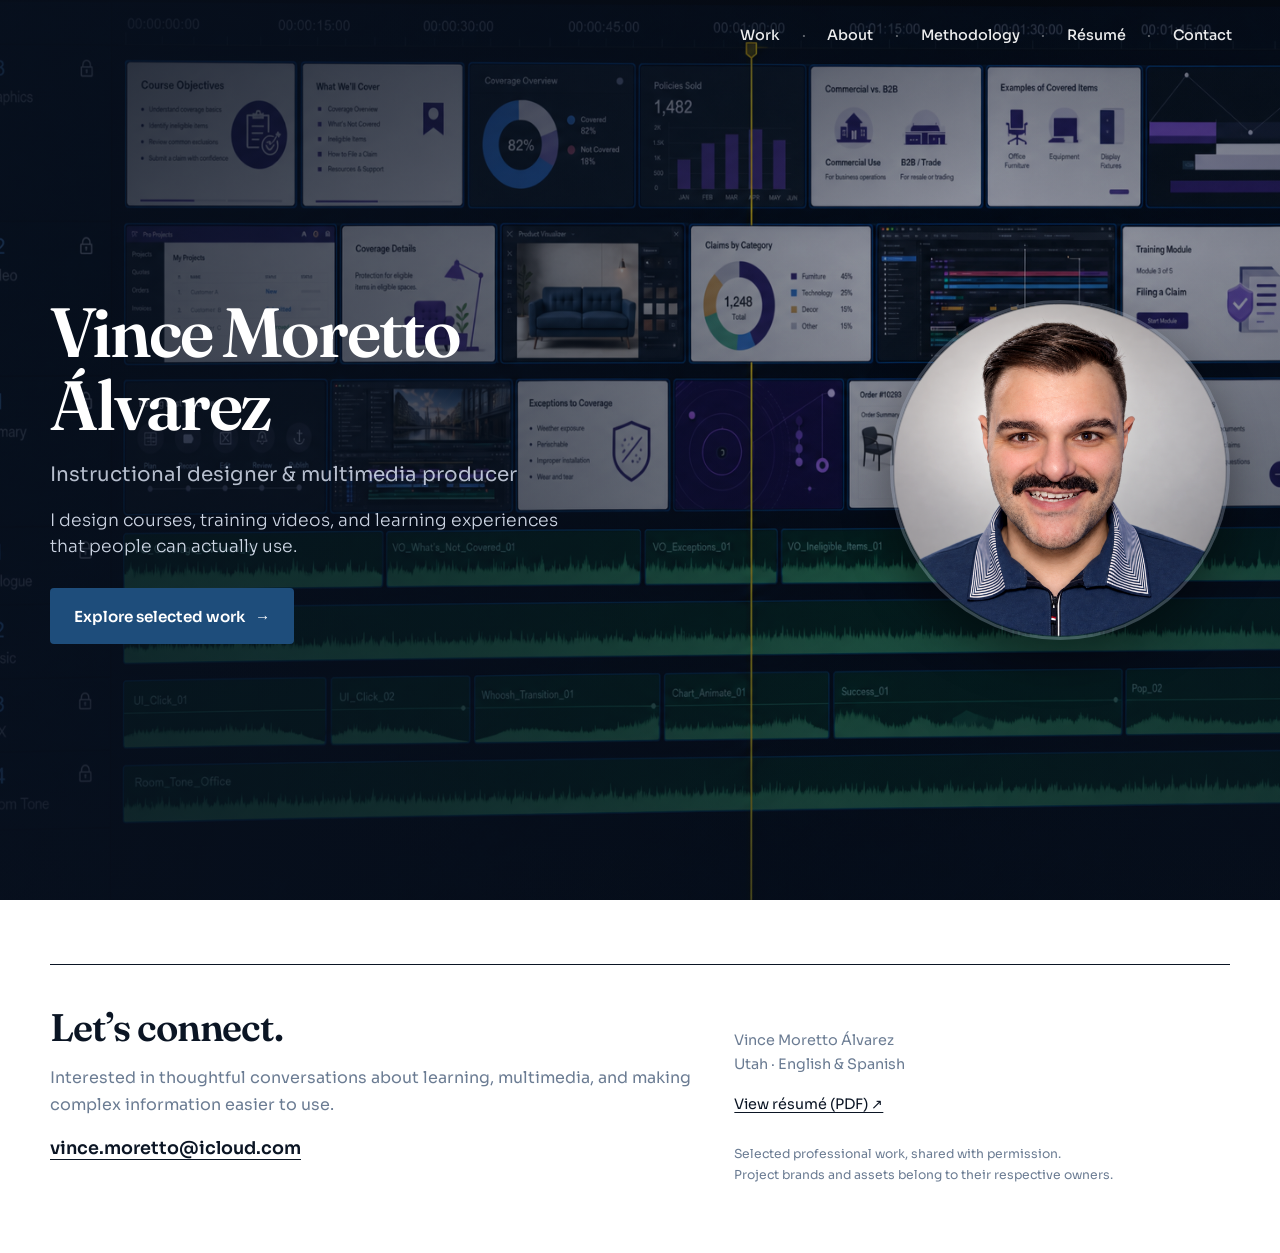
==== commit e357c2ee: "Portrait crops for Samsung and Wayfair presenting; circular landing headshot" ====
--- a/index.html
+++ b/index.html
@@ -39,7 +39,7 @@
       </div>
     </div>
     <div class="hero-portrait">
-      <img src="assets/vince-headshot.png" alt="Vince Moretto Álvarez" width="1254" height="1254" fetchpriority="high">
+      <img src="assets/vince-headshot-circle.png" alt="Vince Moretto Álvarez" width="1200" height="1200" fetchpriority="high">
     </div>
   </div>
 </section>
--- a/css/site.css
+++ b/css/site.css
@@ -1,4 +1,4 @@
-/* Vince Moretto Álvarez — portfolio redesign */
+/* Vince Moretto Álvarez - portfolio redesign */
 @import url("https://fonts.googleapis.com/css2?family=Fraunces:opsz,wght@9..144,500;9..144,600;9..144,700&family=Sora:wght@300;400;500;600;700&display=swap");
 
 :root {
@@ -61,10 +61,14 @@
 
 a:focus-visible,
 button:focus-visible,
-summary:focus-visible,
-.timeline-stop:focus-visible {
+summary:focus-visible {
   outline: 3px solid var(--focus);
   outline-offset: 4px;
+}
+
+.flight .flight-tick:focus-visible,
+.flight .flight-nav:focus-visible {
+  outline-color: #9ec0e6;
 }
 
 .skip {
@@ -87,7 +91,7 @@
   margin-inline: auto;
 }
 
-/* ——— Site header (inner pages) ——— */
+/* --- Site header (inner pages) --- */
 .site-header {
   display: flex;
   justify-content: space-between;
@@ -168,7 +172,7 @@
   pointer-events: none;
 }
 
-/* ——— Landing hero ——— */
+/* --- Landing hero --- */
 .landing-hero {
   position: relative;
   min-height: 100vh;
@@ -297,7 +301,7 @@
 .hero-portrait {
   align-self: center;
   justify-self: end;
-  width: min(100%, 380px);
+  width: min(100%, 340px);
   opacity: 0;
   transform: translateY(1.5rem);
   animation: text-rise 1s cubic-bezier(0.22, 1, 0.36, 1) 0.55s forwards;
@@ -306,9 +310,13 @@
 .hero-portrait img {
   width: 100%;
   height: auto;
-  object-fit: contain;
-  object-position: center;
-  filter: drop-shadow(0 18px 40px rgba(0, 0, 0, 0.35));
+  aspect-ratio: 1;
+  object-fit: cover;
+  object-position: center 18%;
+  border-radius: 50%;
+  border: 3px solid rgba(232, 240, 255, 0.22);
+  background: rgba(8, 16, 30, 0.2);
+  box-shadow: 0 18px 48px rgba(0, 0, 0, 0.42);
 }
 
 @keyframes hero-fade-in {
@@ -327,7 +335,7 @@
   }
 }
 
-/* ——— Shared page chrome ——— */
+/* --- Shared page chrome --- */
 .page-main {
   padding-block: clamp(2.5rem, 6vw, 4.5rem) 0;
 }
@@ -384,7 +392,7 @@
   margin: 0 0 1.5rem;
 }
 
-/* ——— Work (migrated) ——— */
+/* --- Work (migrated) --- */
 .section-heading {
   display: flex;
   justify-content: space-between;
@@ -402,6 +410,13 @@
 .section-heading > span {
   font-size: 0.85rem;
   color: var(--muted);
+}
+
+.work-scan {
+  margin: 0 0 0.25rem;
+  color: var(--muted);
+  font-size: 0.95rem;
+  max-width: 36rem;
 }
 
 .project {
@@ -762,10 +777,10 @@
   margin: 0;
 }
 
-/* ——— About timeline ——— */
+/* --- About --- */
 .about-open {
   max-width: 38rem;
-  margin-bottom: clamp(2rem, 5vw, 3.5rem);
+  margin-bottom: clamp(2rem, 5vw, 3rem);
 }
 
 .about-open h1 {
@@ -785,156 +800,412 @@
   gap: 1.25rem;
 }
 
-.timeline {
+.about-now {
+  display: grid;
+  grid-template-columns: 1.35fr 1fr;
+  gap: clamp(1.75rem, 4vw, 3rem);
+  padding: clamp(1.75rem, 3.5vw, 2.5rem) 0;
+  margin-bottom: clamp(1.5rem, 3vw, 2.5rem);
+  border-top: 1px solid var(--line);
+  border-bottom: 1px solid var(--line);
+}
+
+.about-now-copy h2 {
+  font-size: clamp(1.55rem, 2.6vw, 2rem);
+  margin: 0 0 1rem;
+}
+
+.about-now-copy p {
+  margin: 0 0 0.9rem;
+  color: var(--muted);
+  max-width: 38rem;
+}
+
+.about-now-copy p:last-child {
+  margin-bottom: 0;
+}
+
+.about-now-copy strong {
+  color: var(--ink);
+  font-weight: 600;
+}
+
+.about-strengths h3 {
+  font-family: var(--font-body);
+  font-size: 0.78rem;
+  font-weight: 700;
+  letter-spacing: 0.12em;
+  text-transform: uppercase;
+  color: var(--blue-accent);
+  margin: 0 0 0.85rem;
+}
+
+.about-strengths ul {
+  margin: 0;
+  padding: 0;
+  list-style: none;
+  display: grid;
+  gap: 0.75rem;
+}
+
+.about-strengths li {
+  margin: 0;
+  padding-left: 0.9rem;
+  border-left: 2px solid var(--line);
+  color: var(--muted);
+  font-size: 0.92rem;
+  line-height: 1.5;
+}
+
+.about-strengths strong {
+  display: block;
+  color: var(--ink);
+  font-weight: 600;
+  margin-bottom: 0.15rem;
+}
+
+.about-top {
+  padding-bottom: 0;
+}
+
+.about-bottom {
+  padding-top: clamp(2rem, 5vw, 3.5rem);
+}
+
+.reveal-block {
+  opacity: 0;
+  transform: translateY(1rem);
+}
+
+.reveal-block.is-visible {
+  opacity: 1;
+  transform: translateY(0);
+  transition: opacity 0.65s ease, transform 0.65s ease;
+}
+
+/* Interactive dark career flight */
+.flight {
   position: relative;
-  padding: 0.5rem 0 2rem;
-}
-
-.timeline::before {
-  content: "";
+  margin-top: clamp(1.5rem, 4vw, 2.75rem);
+  padding: clamp(2.75rem, 6vw, 4.5rem) 0 clamp(3rem, 6vw, 4.75rem);
+  color: rgba(232, 240, 255, 0.92);
+  background: var(--blue-deep);
+  overflow: hidden;
+}
+
+.flight-atmosphere {
   position: absolute;
-  left: 0.85rem;
-  top: 0.5rem;
-  bottom: 0.5rem;
-  width: 2px;
-  background: linear-gradient(180deg, var(--blue-accent), var(--teal));
-  opacity: 0.35;
-}
-
-@media (min-width: 720px) {
-  .timeline::before {
-    left: 8.5rem;
-  }
-}
-
-.timeline-stop {
+  inset: 0;
+  background:
+    radial-gradient(80% 55% at 15% 0%, rgba(47, 111, 173, 0.28), transparent 55%),
+    radial-gradient(70% 50% at 90% 80%, rgba(42, 154, 154, 0.16), transparent 50%),
+    linear-gradient(180deg, rgba(8, 16, 30, 0.2), transparent 30%);
+  pointer-events: none;
+}
+
+.flight-inner {
   position: relative;
-  display: grid;
-  grid-template-columns: 1fr;
-  gap: 0.75rem 1.5rem;
-  margin: 0 0 1rem;
-  padding: 0;
+  z-index: 1;
+}
+
+.flight-intro {
+  max-width: 36rem;
+  margin-bottom: clamp(1.75rem, 3.5vw, 2.5rem);
+}
+
+.flight-intro .eyebrow {
+  color: #9ec0e6;
+}
+
+.flight-intro h2 {
+  font-size: clamp(2rem, 3.8vw, 2.85rem);
+  margin: 0 0 0.75rem;
+  color: #fff;
+}
+
+.flight-intro p {
+  margin: 0;
+  color: var(--muted-on-dark);
+  font-size: 1.02rem;
+}
+
+.flight-track {
+  display: grid;
+  grid-template-columns: repeat(6, minmax(0, 1fr));
+  gap: 0.35rem;
+  margin-bottom: 0.65rem;
+}
+
+.flight-tick {
+  appearance: none;
   border: 0;
   background: transparent;
-  width: 100%;
+  color: rgba(232, 240, 255, 0.55);
   text-align: left;
+  padding: 0.55rem 0.35rem 0.7rem;
   cursor: pointer;
   font: inherit;
-  color: inherit;
-  border-radius: 8px;
-  transition: background 0.25s ease;
-}
-
-@media (min-width: 720px) {
-  .timeline-stop {
-    grid-template-columns: 7.5rem 1fr;
-    gap: 1.5rem;
-  }
-}
-
-.timeline-stop:hover,
-.timeline-stop[aria-expanded="true"] {
-  background: var(--soft);
-}
-
-.timeline-era {
-  padding: 1.15rem 1rem 0 2.5rem;
-  font-size: 0.78rem;
+  border-radius: 0;
+  transition: color 0.25s ease;
+}
+
+.flight-tick:hover {
+  color: rgba(232, 240, 255, 0.9);
+}
+
+.flight-tick.is-active {
+  color: #fff;
+}
+
+.tick-year {
+  display: block;
+  font-size: 0.72rem;
   font-weight: 700;
+  letter-spacing: 0.12em;
+  text-transform: uppercase;
+  color: #7eb0e0;
+  margin-bottom: 0.2rem;
+}
+
+.flight-tick.is-active .tick-year {
+  color: #9ec0e6;
+}
+
+.tick-label {
+  display: block;
+  font-size: 0.92rem;
+  font-weight: 600;
+}
+
+.flight-rail {
+  height: 2px;
+  background: rgba(232, 240, 255, 0.12);
+  margin-bottom: clamp(1.5rem, 3vw, 2.25rem);
+  position: relative;
+  overflow: hidden;
+}
+
+.flight-rail-fill {
+  display: block;
+  height: 100%;
+  width: 16.66%;
+  background: linear-gradient(90deg, var(--blue-accent), var(--teal));
+  transition: width 0.45s cubic-bezier(0.22, 1, 0.36, 1), transform 0.45s cubic-bezier(0.22, 1, 0.36, 1);
+}
+
+.flight-stage {
+  position: relative;
+}
+
+.flight-year {
+  margin: 0 0 1rem;
+  font-family: var(--font-display);
+  font-size: clamp(2.4rem, 6vw, 4.25rem);
+  font-weight: 600;
+  letter-spacing: -0.04em;
+  line-height: 1;
+  color: rgba(158, 192, 230, 0.35);
+  transition: opacity 0.28s ease, transform 0.45s cubic-bezier(0.22, 1, 0.36, 1);
+}
+
+.flight-year.is-fly-out {
+  opacity: 0;
+  transform: translateX(-18%) scale(0.96);
+}
+
+.flight-year.is-fly-in {
+  animation: flight-year-in 0.55s cubic-bezier(0.22, 1, 0.36, 1) both;
+}
+
+@keyframes flight-year-in {
+  from {
+    opacity: 0;
+    transform: translateX(22%) scale(0.96);
+  }
+  to {
+    opacity: 1;
+    transform: translateX(0) scale(1);
+  }
+}
+
+.flight-viewport {
+  position: relative;
+  min-height: 22rem;
+}
+
+.flight-panel {
+  display: none;
+  grid-template-columns: minmax(0, 1.15fr) minmax(0, 0.95fr);
+  gap: clamp(1.25rem, 3vw, 2.75rem);
+  align-items: center;
+}
+
+.flight-panel--portrait,
+.flight-panel:has(.flight-media--portrait) {
+  align-items: start;
+}
+
+.flight-panel.is-active {
+  display: grid;
+  animation: flight-panel-in 0.55s cubic-bezier(0.22, 1, 0.36, 1) both;
+}
+
+.flight-panel.is-active.dir-back {
+  animation-name: flight-panel-in-back;
+}
+
+@keyframes flight-panel-in {
+  from {
+    opacity: 0;
+    transform: translateX(10%);
+  }
+  to {
+    opacity: 1;
+    transform: translateX(0);
+  }
+}
+
+@keyframes flight-panel-in-back {
+  from {
+    opacity: 0;
+    transform: translateX(-10%);
+  }
+  to {
+    opacity: 1;
+    transform: translateX(0);
+  }
+}
+
+.flight-media {
+  margin: 0;
+  position: relative;
+  overflow: hidden;
+  background: rgba(8, 16, 30, 0.55);
+  aspect-ratio: 3 / 2;
+}
+
+.flight-media img {
+  width: 100%;
+  height: 100%;
+  object-fit: cover;
+  object-position: center;
+  display: block;
+  vertical-align: middle;
+}
+
+.flight-media--portrait {
+  aspect-ratio: 3 / 4;
+  max-height: min(70vh, 34rem);
+  margin-inline: auto;
+  width: min(100%, 22rem);
+  background: rgba(8, 16, 30, 0.28);
+}
+
+.flight-media--portrait img {
+  object-fit: contain;
+  object-position: center;
+}
+
+.flight-media--brand {
+  display: grid;
+  place-items: center;
+  background:
+    linear-gradient(145deg, rgba(26, 58, 92, 0.85), rgba(10, 22, 40, 0.95));
+  border: 1px solid rgba(158, 192, 230, 0.18);
+}
+
+.flight-brand {
+  width: min(72%, 18rem);
+  padding: 1.5rem;
+  display: grid;
+  place-items: center;
+}
+
+.flight-brand img {
+  width: 100%;
+  height: auto;
+  object-fit: contain;
+  filter: drop-shadow(0 8px 24px rgba(0, 0, 0, 0.25));
+}
+
+.flight-brand--weber {
+  width: min(78%, 20rem);
+  padding: 1.75rem 1.5rem;
+  background: rgba(8, 16, 30, 0.55);
+  border: 1px solid rgba(158, 192, 230, 0.16);
+}
+
+.flight-copy {
+  max-width: 30rem;
+}
+
+.flight-era {
+  margin: 0 0 0.55rem;
+  font-size: 0.75rem;
+  font-weight: 700;
+  letter-spacing: 0.14em;
+  text-transform: uppercase;
+  color: #9ec0e6;
+}
+
+.flight-copy h3 {
+  font-size: clamp(1.55rem, 2.8vw, 2.15rem);
+  margin: 0 0 0.7rem;
+  color: #fff;
+}
+
+.flight-beat {
+  margin: 0 0 0.85rem;
+  color: rgba(232, 240, 255, 0.88);
+  font-size: 1.05rem;
+  font-weight: 500;
+}
+
+.flight-copy > p:last-child {
+  margin: 0;
+  color: var(--muted-on-dark);
+}
+
+.flight-controls {
+  display: flex;
+  align-items: center;
+  justify-content: space-between;
+  gap: 1rem;
+  margin-top: 1.75rem;
+  padding-top: 1.25rem;
+  border-top: 1px solid rgba(232, 240, 255, 0.12);
+}
+
+.flight-nav {
+  appearance: none;
+  border: 1px solid rgba(232, 240, 255, 0.28);
+  background: transparent;
+  color: #fff;
+  font: inherit;
+  font-size: 0.92rem;
+  font-weight: 600;
+  padding: 0.7rem 1.1rem;
+  cursor: pointer;
+  border-radius: var(--radius);
+  transition: background 0.2s ease, border-color 0.2s ease;
+}
+
+.flight-nav:hover:not(:disabled) {
+  background: rgba(255, 255, 255, 0.08);
+  border-color: rgba(232, 240, 255, 0.55);
+}
+
+.flight-nav:disabled {
+  opacity: 0.35;
+  cursor: not-allowed;
+}
+
+.flight-count {
+  margin: 0;
+  font-size: 0.85rem;
+  font-weight: 600;
   letter-spacing: 0.08em;
-  text-transform: uppercase;
-  color: var(--blue-accent);
-}
-
-@media (min-width: 720px) {
-  .timeline-era {
-    padding: 1.35rem 0 1.35rem;
-    text-align: right;
-  }
-}
-
-.timeline-card {
-  position: relative;
-  padding: 1.15rem 1.15rem 1.15rem 2.5rem;
-}
-
-@media (min-width: 720px) {
-  .timeline-card {
-    padding: 1.25rem 1.5rem 1.25rem 2rem;
-  }
-}
-
-.timeline-card::before {
-  content: "";
-  position: absolute;
-  left: 0.55rem;
-  top: 1.45rem;
-  width: 0.7rem;
-  height: 0.7rem;
-  border-radius: 50%;
-  background: var(--white);
-  border: 2px solid var(--blue-accent);
-  box-shadow: 0 0 0 4px rgba(47, 111, 173, 0.12);
-  transition: background 0.25s ease, transform 0.25s ease;
-}
-
-@media (min-width: 720px) {
-  .timeline-card::before {
-    left: -0.45rem;
-  }
-}
-
-.timeline-stop[aria-expanded="true"] .timeline-card::before,
-.timeline-stop.is-visible .timeline-card::before {
-  background: var(--blue-accent);
-  transform: scale(1.1);
-}
-
-.timeline-card h3 {
-  font-size: 1.35rem;
-  margin-bottom: 0.4rem;
-}
-
-.timeline-beat {
-  margin: 0;
-  color: var(--muted);
-  font-size: 0.98rem;
-}
-
-.timeline-detail {
-  display: grid;
-  grid-template-rows: 0fr;
-  transition: grid-template-rows 0.35s ease, opacity 0.35s ease;
-  opacity: 0;
-  margin-top: 0;
-}
-
-.timeline-detail > div {
-  overflow: hidden;
-}
-
-.timeline-stop[aria-expanded="true"] .timeline-detail {
-  grid-template-rows: 1fr;
-  opacity: 1;
-  margin-top: 0.75rem;
-}
-
-.timeline-detail p {
-  margin: 0;
-  padding-top: 0.25rem;
-  color: var(--ink-soft);
-  font-size: 0.95rem;
-}
-
-.timeline-stop {
-  opacity: 0;
-  transform: translateY(1rem);
-}
-
-.timeline-stop.is-visible {
-  opacity: 1;
-  transform: translateY(0);
-  transition: opacity 0.6s ease, transform 0.6s ease, background 0.25s ease;
+  color: rgba(232, 240, 255, 0.55);
 }
 
 .credentials {
@@ -993,30 +1264,308 @@
   border-radius: 3px;
 }
 
-/* ——— Methodology ——— */
-.method-section {
-  padding: clamp(1.75rem, 3vw, 2.5rem) 0;
-  border-top: 1px solid var(--line);
-  max-width: 42rem;
-}
-
-.method-section h2 {
-  font-size: 1.55rem;
-  margin-bottom: 0.65rem;
-}
-
-.method-section p {
-  margin: 0;
-  color: var(--muted);
-}
-
-.page-intro .method-hero-note {
+/* --- Methodology --- */
+.page-methodology {
+  background:
+    radial-gradient(120% 60% at 100% 0%, rgba(47, 111, 173, 0.08), transparent 55%),
+    var(--white);
+}
+
+.method-hero {
+  position: relative;
+  overflow: hidden;
+  color: var(--white);
+  background: var(--blue-deep);
+  min-height: min(72vh, 38rem);
+  display: grid;
+  align-items: end;
+}
+
+.method-hero-atmosphere {
+  position: absolute;
+  inset: 0;
+  z-index: 0;
+}
+
+.method-hero-atmosphere img {
+  width: 100%;
+  height: 100%;
+  object-fit: cover;
+  object-position: center 40%;
+  opacity: 0.55;
+  filter: saturate(1.05) contrast(1.04);
+}
+
+.method-hero-atmosphere::after {
+  content: "";
+  position: absolute;
+  inset: 0;
+  background:
+    linear-gradient(115deg, rgba(8, 16, 30, 0.88) 0%, rgba(8, 16, 30, 0.62) 48%, rgba(8, 16, 30, 0.45) 100%),
+    linear-gradient(180deg, rgba(8, 16, 30, 0.2) 0%, rgba(8, 16, 30, 0.72) 100%);
+}
+
+.method-hero-inner {
+  position: relative;
+  z-index: 2;
+  padding: clamp(4.5rem, 10vw, 7rem) 0 clamp(2.75rem, 5vw, 4rem);
+  max-width: 40rem;
+}
+
+.method-hero-eyebrow {
+  color: #9ec0e6;
+}
+
+.method-hero h1 {
+  font-size: clamp(2.4rem, 5vw, 3.6rem);
+  margin: 0 0 1rem;
+  opacity: 0;
+  transform: translateY(1.1rem);
+  animation: text-rise 0.9s cubic-bezier(0.22, 1, 0.36, 1) 0.2s forwards;
+}
+
+.method-hero-note {
   font-family: var(--font-display);
-  font-size: clamp(1.4rem, 2.4vw, 1.85rem);
+  font-size: clamp(1.35rem, 2.5vw, 1.85rem);
   line-height: 1.35;
-  max-width: 28rem;
+  margin: 0 0 1.1rem;
+  max-width: 26rem;
+  color: rgba(232, 240, 255, 0.95);
+  opacity: 0;
+  transform: translateY(1rem);
+  animation: text-rise 0.9s cubic-bezier(0.22, 1, 0.36, 1) 0.38s forwards;
+}
+
+.method-hero-lead {
+  margin: 0 0 1.75rem;
+  color: var(--muted-on-dark);
+  font-size: 1.02rem;
+  max-width: 34rem;
+  opacity: 0;
+  transform: translateY(1rem);
+  animation: text-rise 0.9s cubic-bezier(0.22, 1, 0.36, 1) 0.52s forwards;
+}
+
+.method-hero-cta {
+  opacity: 0;
+  transform: translateY(0.85rem);
+  animation: text-rise 0.9s cubic-bezier(0.22, 1, 0.36, 1) 0.68s forwards;
+}
+
+.method-explorer {
+  padding: clamp(2.75rem, 6vw, 4.5rem) 0 1rem;
+}
+
+.method-explorer-intro {
+  max-width: 38rem;
+  margin-bottom: clamp(1.75rem, 3.5vw, 2.5rem);
+}
+
+.method-explorer-intro h2 {
+  font-size: clamp(1.7rem, 3vw, 2.35rem);
+  margin: 0 0 0.7rem;
+}
+
+.method-explorer-intro p {
+  margin: 0;
+  color: var(--muted);
+}
+
+.method-board {
+  display: grid;
+  grid-template-columns: minmax(11rem, 14rem) minmax(0, 1fr);
+  gap: clamp(1.25rem, 3vw, 2.5rem);
+  align-items: stretch;
+  min-height: 28rem;
+}
+
+.method-menu {
+  display: grid;
+  gap: 0.2rem;
+  align-content: start;
+}
+
+.method-chip {
+  appearance: none;
+  border: 0;
+  background: transparent;
+  text-align: left;
+  font: inherit;
+  cursor: pointer;
+  display: grid;
+  grid-template-columns: 2rem 1fr;
+  gap: 0.65rem;
+  align-items: baseline;
+  padding: 0.7rem 0.85rem;
+  color: var(--muted);
+  border-left: 2px solid var(--line-soft);
+  border-radius: 0;
+  transition: color 0.2s ease, background 0.2s ease, border-color 0.2s ease, transform 0.2s ease;
+}
+
+.method-chip:hover,
+.method-chip.is-hot {
+  color: var(--ink);
+  background: rgba(47, 111, 173, 0.07);
+  border-left-color: var(--blue-accent);
+  transform: translateX(2px);
+}
+
+.method-chip.is-active {
+  color: var(--ink);
+  background: rgba(47, 111, 173, 0.1);
+  border-left-color: var(--blue-accent);
+  font-weight: 600;
+}
+
+.chip-num {
+  font-size: 0.72rem;
+  font-weight: 700;
+  letter-spacing: 0.08em;
+  color: var(--blue-accent);
+}
+
+.chip-label {
+  font-size: 0.95rem;
+}
+
+.method-stage {
+  position: relative;
+  background:
+    radial-gradient(120% 80% at 0% 0%, rgba(47, 111, 173, 0.14), transparent 55%),
+    linear-gradient(165deg, #0d1a2c 0%, #13263f 55%, #0a1628 100%);
+  color: rgba(232, 240, 255, 0.92);
+  padding: clamp(1.75rem, 3.5vw, 2.75rem);
+  min-height: 26rem;
+  display: grid;
+  grid-template-rows: auto 1fr auto;
+  gap: 1rem;
+  overflow: hidden;
+}
+
+.method-stage-progress {
+  height: 2px;
+  background: rgba(232, 240, 255, 0.12);
+  overflow: hidden;
+}
+
+.method-stage-progress-fill {
+  display: block;
+  height: 100%;
+  width: 14%;
+  background: linear-gradient(90deg, var(--blue-accent), var(--teal));
+  transition: width 0.35s cubic-bezier(0.22, 1, 0.36, 1);
+}
+
+.method-stage-index {
+  margin: 0;
+  font-family: var(--font-display);
+  font-size: clamp(3.5rem, 8vw, 5.5rem);
+  font-weight: 600;
+  letter-spacing: -0.05em;
+  line-height: 0.9;
+  color: rgba(158, 192, 230, 0.22);
+  transition: opacity 0.25s ease, transform 0.35s cubic-bezier(0.22, 1, 0.36, 1);
+}
+
+.method-stage.is-switching .method-stage-index,
+.method-stage.is-switching .method-stage-body {
+  opacity: 0;
+  transform: translateY(0.6rem);
+}
+
+.method-stage-body {
+  max-width: 34rem;
+  align-self: center;
+  transition: opacity 0.25s ease, transform 0.35s cubic-bezier(0.22, 1, 0.36, 1);
+}
+
+.method-stage-body h3 {
+  margin: 0 0 0.55rem;
+  font-size: clamp(1.7rem, 3vw, 2.35rem);
+  color: #fff;
+}
+
+.method-stage-job {
+  margin: 0 0 0.9rem;
+  font-size: 1.08rem;
+  font-weight: 500;
+  color: rgba(232, 240, 255, 0.9);
+}
+
+.method-stage-body > p:last-of-type {
+  margin: 0;
+  color: var(--muted-on-dark);
+  font-size: 1.02rem;
+}
+
+.method-stage-link {
+  display: inline-flex;
+  margin-top: 1rem;
+  color: #9ec0e6;
+  font-weight: 600;
+  text-decoration: none;
+  border-bottom: 1px solid currentColor;
+}
+
+.method-stage-link[hidden] {
+  display: none !important;
+}
+
+.method-stage-link:hover {
+  color: #fff;
+}
+
+.method-stage-controls {
+  display: flex;
+  align-items: center;
+  justify-content: space-between;
+  gap: 1rem;
+  padding-top: 1rem;
+  border-top: 1px solid rgba(232, 240, 255, 0.12);
+}
+
+.method-nav {
+  appearance: none;
+  border: 1px solid rgba(232, 240, 255, 0.28);
+  background: transparent;
+  color: #fff;
+  font: inherit;
+  font-size: 0.92rem;
+  font-weight: 600;
+  padding: 0.65rem 1rem;
+  cursor: pointer;
+  border-radius: var(--radius);
+  transition: background 0.2s ease, border-color 0.2s ease;
+}
+
+.method-nav:hover:not(:disabled) {
+  background: rgba(255, 255, 255, 0.08);
+  border-color: rgba(232, 240, 255, 0.55);
+}
+
+.method-nav:disabled {
+  opacity: 0.35;
+  cursor: not-allowed;
+}
+
+.method-stage-count {
+  margin: 0;
+  font-size: 0.85rem;
+  font-weight: 600;
+  letter-spacing: 0.08em;
+  color: rgba(232, 240, 255, 0.55);
+}
+
+.method-close {
+  padding: clamp(2.5rem, 5vw, 3.75rem) 0 0.5rem;
+  max-width: 36rem;
+}
+
+.method-close-note {
   margin: 0 0 1.25rem;
-  color: var(--ink);
+  color: var(--muted);
+  font-size: 1.05rem;
 }
 
 .credentials .muted {
@@ -1024,7 +1573,7 @@
   font-size: 0.85em;
 }
 
-/* ——— Footer ——— */
+/* --- Footer --- */
 .site-footer {
   display: grid;
   grid-template-columns: 1.3fr 1fr;
@@ -1062,13 +1611,13 @@
   margin-top: 1.75rem;
 }
 
-/* ——— Landing page footer on light ——— */
+/* --- Landing page footer on light --- */
 .landing-foot {
   background: var(--white);
   color: var(--ink);
 }
 
-/* ——— Responsive ——— */
+/* --- Responsive --- */
 @media (max-width: 900px) {
   .hero-stage {
     grid-template-columns: 1fr;
@@ -1107,10 +1656,66 @@
 
   .case-grid,
   .credentials,
+  .about-now,
   .use-cases,
   .production-workflow,
-  .site-footer {
+  .site-footer,
+  .method-board {
     grid-template-columns: 1fr;
+  }
+
+  .method-menu {
+    display: flex;
+    gap: 0.15rem;
+    overflow-x: auto;
+    -webkit-overflow-scrolling: touch;
+    padding-bottom: 0.25rem;
+  }
+
+  .method-chip {
+    flex: 0 0 auto;
+    min-width: 5.5rem;
+    border-left: 0;
+    border-bottom: 2px solid var(--line-soft);
+    grid-template-columns: 1fr;
+    gap: 0.2rem;
+    padding: 0.55rem 0.75rem 0.7rem;
+  }
+
+  .method-chip:hover,
+  .method-chip.is-hot,
+  .method-chip.is-active {
+    transform: none;
+    border-left-color: transparent;
+    border-bottom-color: var(--blue-accent);
+  }
+
+  .method-stage {
+    min-height: 22rem;
+  }
+
+  .flight-track {
+    display: flex;
+    gap: 0.15rem;
+    overflow-x: auto;
+    -webkit-overflow-scrolling: touch;
+    padding-bottom: 0.25rem;
+  }
+
+  .flight-tick {
+    flex: 0 0 auto;
+    min-width: 4.75rem;
+    padding: 0.45rem 0.55rem 0.65rem;
+  }
+
+  .flight-panel,
+  .flight-panel.is-active {
+    grid-template-columns: 1fr;
+    gap: 1.25rem;
+  }
+
+  .flight-year {
+    font-size: clamp(2rem, 9vw, 2.8rem);
   }
 
   .learning-step {
@@ -1159,22 +1764,36 @@
   .hero-purpose,
   .cta-group,
   .hero-portrait,
-  .timeline-stop,
-  .timeline-detail,
+  .reveal-block,
   .cta,
-  .cta .arrow {
+  .cta .arrow,
+  .method-hero h1,
+  .method-hero-note,
+  .method-hero-lead,
+  .method-hero-cta,
+  .method-stage-index,
+  .method-stage-body,
+  .method-stage-progress-fill,
+  .method-chip,
+  .flight-year,
+  .flight-panel,
+  .flight-panel.is-active,
+  .flight-rail-fill {
     animation: none !important;
     transition: none !important;
     opacity: 1 !important;
     transform: none !important;
   }
 
-  .timeline-detail {
-    display: none;
-  }
-
-  .timeline-stop[aria-expanded="true"] .timeline-detail {
-    display: block;
-    opacity: 1;
-  }
-}
+  .method-stage.is-switching .method-stage-index,
+  .method-stage.is-switching .method-stage-body {
+    opacity: 1 !important;
+    transform: none !important;
+  }
+
+  .flight-year.is-fly-out,
+  .flight-year.is-fly-in {
+    opacity: 1 !important;
+    transform: none !important;
+  }
+}
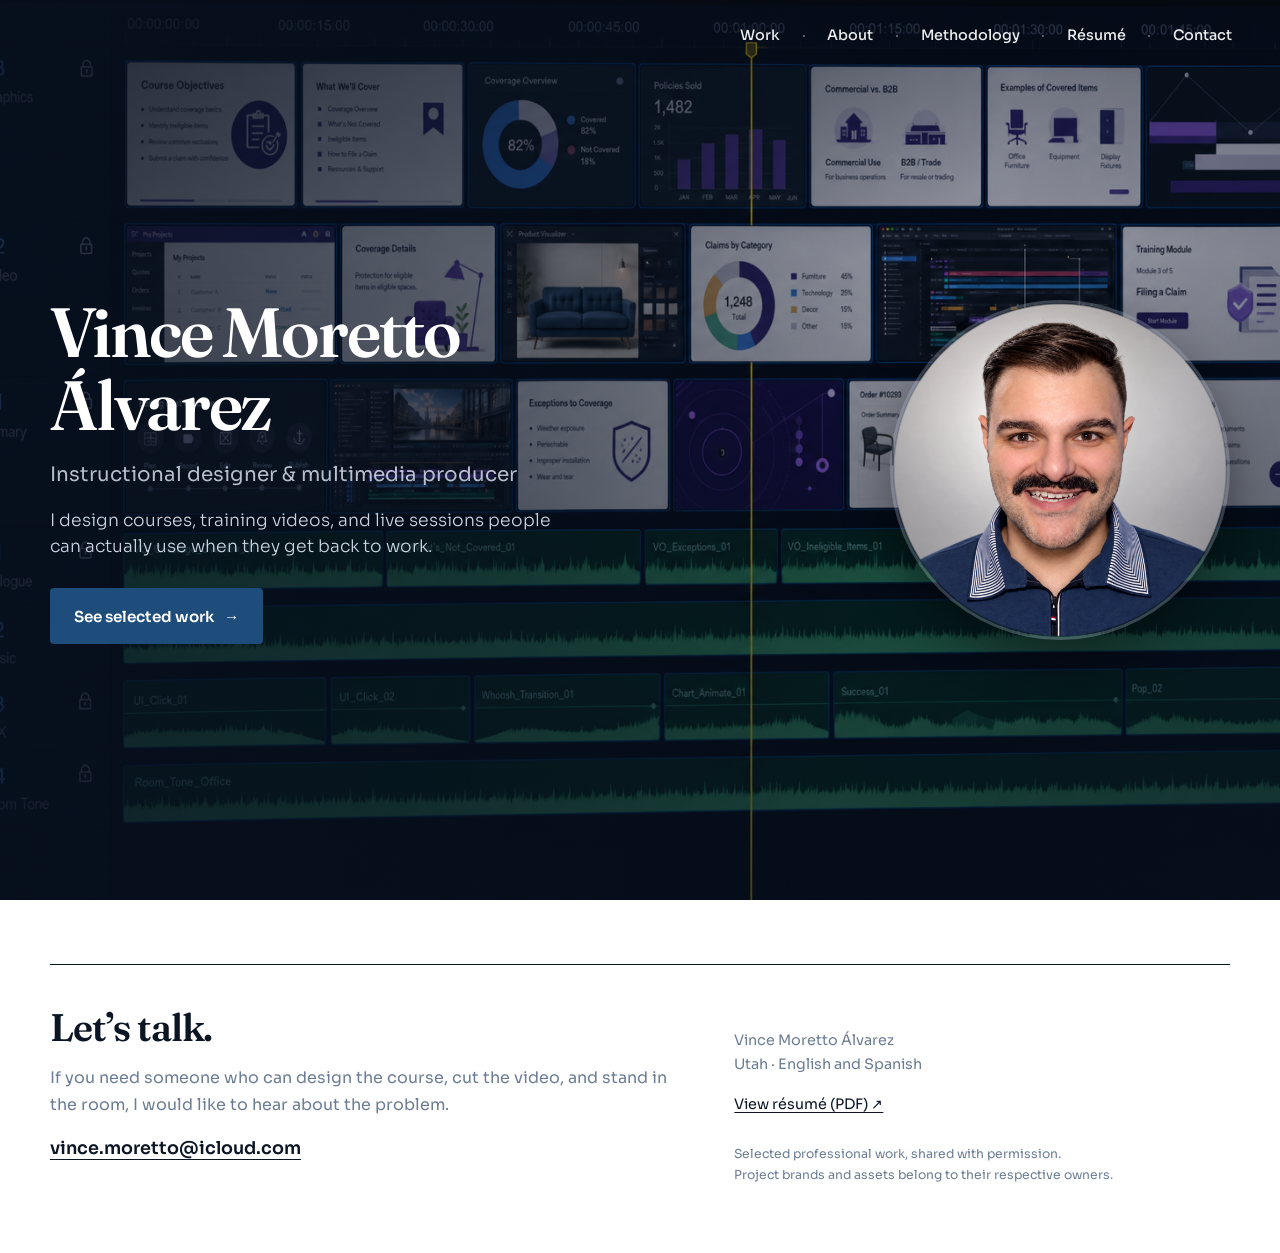
==== commit 6873e596: "Polish copy so the site sounds human and sells the work Rewrite landing, About, Methodology, and Wor" ====
--- a/index.html
+++ b/index.html
@@ -4,7 +4,7 @@
 <meta charset="utf-8">
 <meta name="viewport" content="width=device-width,initial-scale=1">
 <title>Vince Moretto Álvarez | Instructional Designer & Multimedia Producer</title>
-<meta name="description" content="Vince Moretto Álvarez designs courses, training videos, and learning experiences that people can actually use.">
+<meta name="description" content="Vince Moretto Álvarez designs courses, training videos, and learning experiences people can take back to the job.">
 <link rel="preconnect" href="https://fonts.googleapis.com">
 <link rel="preconnect" href="https://fonts.gstatic.com" crossorigin>
 <link href="https://fonts.googleapis.com/css2?family=Fraunces:opsz,wght@9..144,500;9..144,600;9..144,700&family=Sora:wght@300;400;500;600;700&display=swap" rel="stylesheet">
@@ -33,9 +33,9 @@
     <div class="hero-copy">
       <h1 class="hero-name">Vince Moretto Álvarez</h1>
       <p class="hero-role">Instructional designer &amp; multimedia producer</p>
-      <p class="hero-purpose">I design courses, training videos, and learning experiences that people can actually use.</p>
+      <p class="hero-purpose">I design courses, training videos, and live sessions people can actually use when they get back to work.</p>
       <div class="cta-group">
-        <a class="cta" href="work.html">Explore selected work <span class="arrow" aria-hidden="true">→</span></a>
+        <a class="cta" href="work.html">See selected work <span class="arrow" aria-hidden="true">→</span></a>
       </div>
     </div>
     <div class="hero-portrait">
@@ -46,12 +46,12 @@
 
 <footer class="site-footer wrap landing-foot">
   <div>
-    <h2>Let’s connect.</h2>
-    <p>Interested in thoughtful conversations about learning, multimedia, and making complex information easier to use.</p>
+    <h2>Let’s talk.</h2>
+    <p>If you need someone who can design the course, cut the video, and stand in the room, I would like to hear about the problem.</p>
     <a class="contact-link" href="mailto:vince.moretto@icloud.com">vince.moretto@icloud.com</a>
   </div>
   <div class="footer-meta">
-    <p>Vince Moretto Álvarez<br>Utah · English &amp; Spanish</p>
+    <p>Vince Moretto Álvarez<br>Utah · English and Spanish</p>
     <a href="assets/vince-moretto-alvarez-resume-linked.pdf" target="_blank" rel="noopener">View résumé (PDF) ↗</a>
     <p class="muted">Selected professional work, shared with permission.<br>Project brands and assets belong to their respective owners.</p>
   </div>
--- a/css/site.css
+++ b/css/site.css
@@ -852,16 +852,14 @@
   margin: 0;
   padding-left: 0.9rem;
   border-left: 2px solid var(--line);
-  color: var(--muted);
-  font-size: 0.92rem;
-  line-height: 1.5;
+  color: var(--ink-soft);
+  font-size: 0.95rem;
+  line-height: 1.6;
 }
 
 .about-strengths strong {
-  display: block;
   color: var(--ink);
   font-weight: 600;
-  margin-bottom: 0.15rem;
 }
 
 .about-top {
@@ -1095,9 +1093,9 @@
 
 .flight-media--portrait {
   aspect-ratio: 3 / 4;
-  max-height: min(70vh, 34rem);
-  margin-inline: auto;
-  width: min(100%, 22rem);
+  max-height: min(72vh, 36rem);
+  width: min(100%, 24rem);
+  justify-self: start;
   background: rgba(8, 16, 30, 0.28);
 }
 
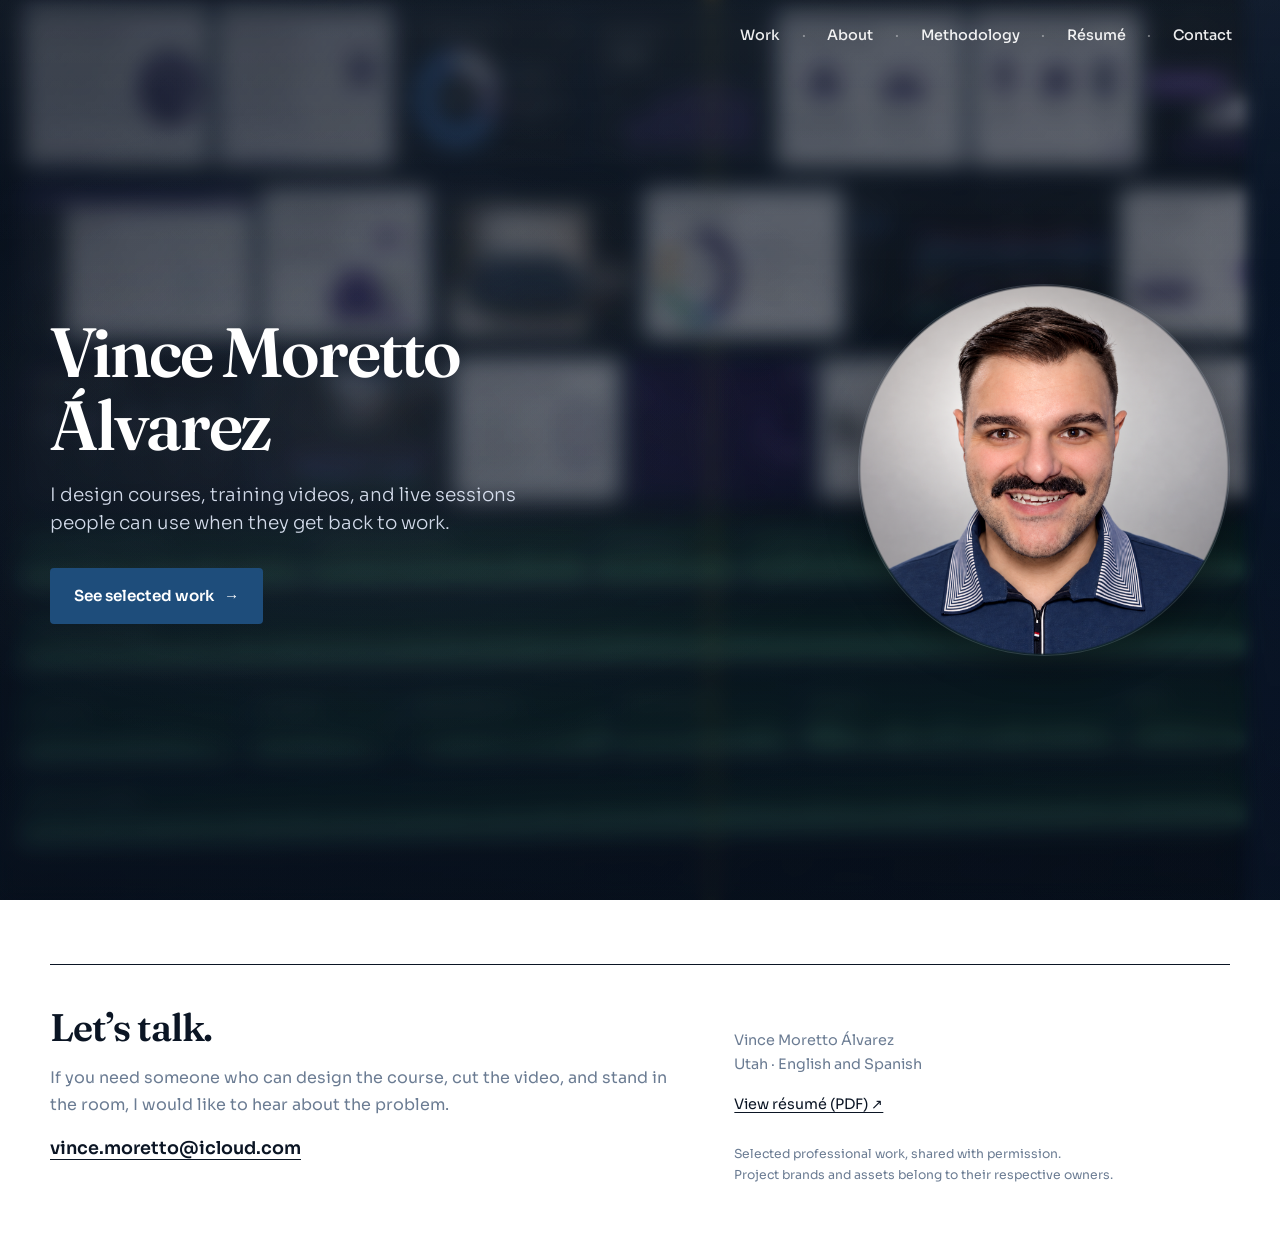
==== commit 42ffa0d5: "Fine-tune landing: one purpose line, soft circle, frosted craft Collapse role into a single supporti" ====
--- a/index.html
+++ b/index.html
@@ -4,7 +4,7 @@
 <meta charset="utf-8">
 <meta name="viewport" content="width=device-width,initial-scale=1">
 <title>Vince Moretto Álvarez | Instructional Designer & Multimedia Producer</title>
-<meta name="description" content="Vince Moretto Álvarez designs courses, training videos, and learning experiences people can take back to the job.">
+<meta name="description" content="Vince Moretto Álvarez designs courses, training videos, and live sessions people can use when they get back to work.">
 <link rel="preconnect" href="https://fonts.googleapis.com">
 <link rel="preconnect" href="https://fonts.gstatic.com" crossorigin>
 <link href="https://fonts.googleapis.com/css2?family=Fraunces:opsz,wght@9..144,500;9..144,600;9..144,700&family=Sora:wght@300;400;500;600;700&display=swap" rel="stylesheet">
@@ -32,8 +32,7 @@
   <div class="hero-stage" id="main">
     <div class="hero-copy">
       <h1 class="hero-name">Vince Moretto Álvarez</h1>
-      <p class="hero-role">Instructional designer &amp; multimedia producer</p>
-      <p class="hero-purpose">I design courses, training videos, and live sessions people can actually use when they get back to work.</p>
+      <p class="hero-purpose">I design courses, training videos, and live sessions people can use when they get back to work.</p>
       <div class="cta-group">
         <a class="cta" href="work.html">See selected work <span class="arrow" aria-hidden="true">→</span></a>
       </div>
--- a/css/site.css
+++ b/css/site.css
@@ -189,24 +189,42 @@
   inset: 0;
   z-index: 0;
   opacity: 0;
-  animation: hero-fade-in 1.4s ease-out 0.1s forwards;
+  animation: hero-fade-in 1.6s ease-out 0.1s forwards;
+  overflow: hidden;
 }
 
 .hero-atmosphere img {
-  width: 100%;
-  height: 100%;
+  width: 108%;
+  height: 108%;
+  margin: -4%;
   object-fit: cover;
-  object-position: center 35%;
-  filter: saturate(1.05) contrast(1.02);
+  object-position: center 32%;
+  filter: blur(7px) saturate(0.92) brightness(0.72) contrast(0.96);
+  transform: scale(1.02);
+  animation: hero-atmosphere-drift 28s ease-in-out 1.6s infinite alternate;
+}
+
+.hero-atmosphere::before {
+  content: "";
+  position: absolute;
+  inset: 0;
+  z-index: 1;
+  background:
+    linear-gradient(115deg, rgba(10, 20, 36, 0.55) 0%, rgba(12, 26, 44, 0.32) 46%, rgba(10, 22, 40, 0.2) 100%),
+    linear-gradient(180deg, rgba(8, 16, 30, 0.28) 0%, rgba(8, 16, 30, 0.08) 40%, rgba(8, 16, 30, 0.42) 100%);
+  backdrop-filter: blur(10px) saturate(0.9);
+  -webkit-backdrop-filter: blur(10px) saturate(0.9);
 }
 
 .hero-atmosphere::after {
   content: "";
   position: absolute;
   inset: 0;
+  z-index: 2;
   background:
-    linear-gradient(105deg, rgba(8, 16, 30, 0.82) 0%, rgba(8, 16, 30, 0.55) 42%, rgba(8, 16, 30, 0.28) 68%, rgba(8, 16, 30, 0.45) 100%),
-    linear-gradient(180deg, rgba(8, 16, 30, 0.35) 0%, transparent 28%, rgba(8, 16, 30, 0.55) 100%);
+    radial-gradient(ellipse 70% 60% at 28% 48%, rgba(232, 240, 255, 0.06) 0%, transparent 62%),
+    linear-gradient(180deg, rgba(255, 255, 255, 0.04) 0%, transparent 28%, rgba(8, 16, 30, 0.18) 100%);
+  pointer-events: none;
 }
 
 .hero-stage {
@@ -234,38 +252,28 @@
   font-size: clamp(2.6rem, 5.6vw, 4.35rem);
   line-height: 1.05;
   letter-spacing: -0.03em;
-  margin: 0 0 1rem;
+  margin: 0 0 1.15rem;
   opacity: 0;
   transform: translateY(1.25rem);
   animation: text-rise 0.9s cubic-bezier(0.22, 1, 0.36, 1) 0.35s forwards;
 }
 
-.hero-role {
-  margin: 0 0 1rem;
-  font-size: clamp(1.05rem, 1.6vw, 1.25rem);
-  font-weight: 400;
-  color: var(--muted-on-dark);
+.hero-purpose {
+  margin: 0 0 1.85rem;
+  font-size: clamp(1.05rem, 1.45vw, 1.2rem);
+  font-weight: 300;
+  line-height: 1.55;
+  color: rgba(232, 240, 255, 0.9);
+  max-width: 30rem;
   opacity: 0;
   transform: translateY(1.1rem);
-  animation: text-rise 0.9s cubic-bezier(0.22, 1, 0.36, 1) 0.5s forwards;
-}
-
-.hero-purpose {
-  margin: 0 0 1.75rem;
-  font-size: clamp(1rem, 1.35vw, 1.12rem);
-  font-weight: 300;
-  line-height: 1.55;
-  color: rgba(232, 240, 255, 0.88);
-  max-width: 32rem;
-  opacity: 0;
-  transform: translateY(1.1rem);
-  animation: text-rise 0.9s cubic-bezier(0.22, 1, 0.36, 1) 0.65s forwards;
+  animation: text-rise 0.9s cubic-bezier(0.22, 1, 0.36, 1) 0.55s forwards;
 }
 
 .cta-group {
   opacity: 0;
   transform: translateY(1rem);
-  animation: text-rise 0.9s cubic-bezier(0.22, 1, 0.36, 1) 0.8s forwards;
+  animation: text-rise 0.9s cubic-bezier(0.22, 1, 0.36, 1) 0.72s forwards;
 }
 
 .cta {
@@ -301,10 +309,10 @@
 .hero-portrait {
   align-self: center;
   justify-self: end;
-  width: min(100%, 340px);
+  width: min(100%, 372px);
   opacity: 0;
   transform: translateY(1.5rem);
-  animation: text-rise 1s cubic-bezier(0.22, 1, 0.36, 1) 0.55s forwards;
+  animation: text-rise 1s cubic-bezier(0.22, 1, 0.36, 1) 0.5s forwards;
 }
 
 .hero-portrait img {
@@ -314,14 +322,19 @@
   object-fit: cover;
   object-position: center 18%;
   border-radius: 50%;
-  border: 3px solid rgba(232, 240, 255, 0.22);
-  background: rgba(8, 16, 30, 0.2);
-  box-shadow: 0 18px 48px rgba(0, 0, 0, 0.42);
+  border: 1px solid rgba(232, 240, 255, 0.14);
+  background: rgba(8, 16, 30, 0.12);
+  box-shadow: 0 12px 36px rgba(0, 0, 0, 0.28);
 }
 
 @keyframes hero-fade-in {
   from { opacity: 0; }
   to { opacity: 1; }
+}
+
+@keyframes hero-atmosphere-drift {
+  from { transform: scale(1.02) translate3d(0, 0, 0); }
+  to { transform: scale(1.06) translate3d(-1.2%, -0.6%, 0); }
 }
 
 @keyframes text-rise {
@@ -1633,18 +1646,23 @@
     order: 1;
     justify-self: start;
     align-self: center;
-    width: min(220px, 48vw);
+    width: min(236px, 52vw);
     margin-top: 0.5rem;
   }
 
   .hero-atmosphere img {
-    object-position: 30% center;
-    filter: blur(0.2px) saturate(1.05);
+    object-position: 28% center;
+    filter: blur(8px) saturate(0.9) brightness(0.68) contrast(0.96);
+  }
+
+  .hero-atmosphere::before {
+    background:
+      linear-gradient(180deg, rgba(10, 20, 36, 0.42) 0%, rgba(10, 20, 36, 0.55) 48%, rgba(8, 16, 30, 0.72) 100%);
   }
 
   .hero-atmosphere::after {
     background:
-      linear-gradient(180deg, rgba(8, 16, 30, 0.55) 0%, rgba(8, 16, 30, 0.72) 45%, rgba(8, 16, 30, 0.88) 100%);
+      linear-gradient(180deg, rgba(255, 255, 255, 0.03) 0%, transparent 35%, rgba(8, 16, 30, 0.22) 100%);
   }
 
   .project-preview {
@@ -1757,8 +1775,8 @@
   }
 
   .hero-atmosphere,
+  .hero-atmosphere img,
   .hero-name,
-  .hero-role,
   .hero-purpose,
   .cta-group,
   .hero-portrait,
